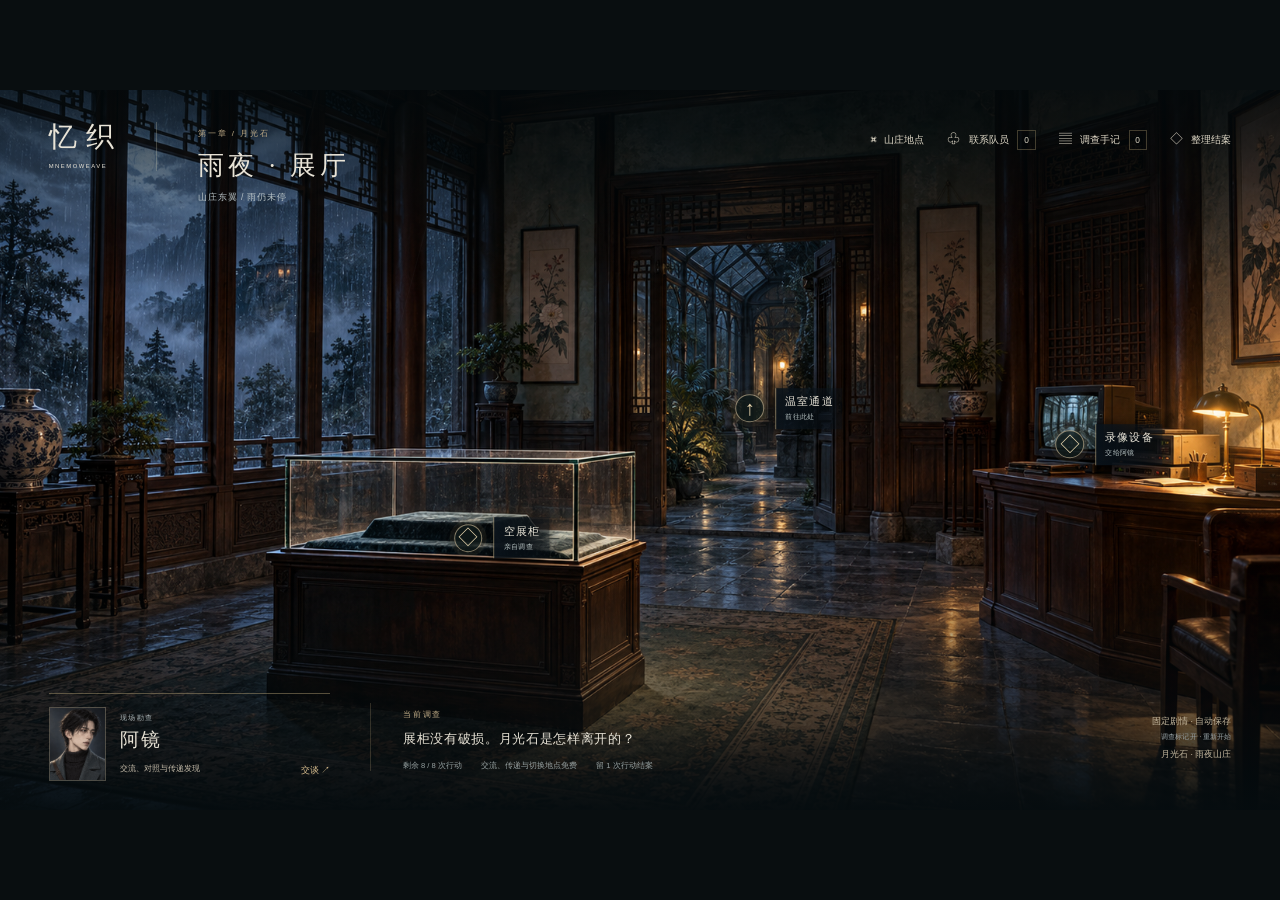
==== index.html @ 76ce4bb5 "Publish MnemoWeave 2D mystery demo v0.4.0" ====
<!doctype html>
<html lang="zh-CN">
<head>
  <meta charset="UTF-8">
  <meta name="viewport" content="width=device-width,initial-scale=1">
  <title>忆织 · 雨夜山庄</title>
  <link rel="icon" type="image/svg+xml" href="./assets/emblem.svg">
  <link rel="stylesheet" href="./room-2d.css">
</head>
<body>
  <main id="game" aria-label="雨夜山庄二维调查">
    <div class="room-art" aria-hidden="true"><img src="./assets/scenes/hall-2d-v1.png" alt=""><div class="window-rain"></div><div class="lamplight"></div></div>
    <div class="shade" aria-hidden="true"></div>
    <header>
      <a class="wordmark" href="./" aria-label="返回首页">忆织<span>MNEMOWEAVE</span></a>
      <div class="chapter"><span class="small">第一章 / 月光石</span><h1>雨夜 · 展厅</h1><p>21:00 &nbsp; 山庄东翼 &nbsp; / &nbsp; 雨仍未停</p></div>
      <nav aria-label="调查工具"><button id="map">⌘ <span>山庄地点</span></button><button id="team">♧ <span>联系队员</span><b id="pending-count">0</b></button><button id="journal">▤ <span>调查手记</span><b id="count">0</b></button><button id="conclude">◇ <span>整理结案</span></button></nav>
    </header>
    <section class="hotspots" aria-label="可调查的场景物件"></section>
    <footer>
      <button class="companion" id="talk"><img src="./assets/portraits/ajing-v1.png" alt="阿镜"><span><small>同行搭档</small><strong>阿镜</strong><em id="partner-state">还没有交换发现</em></span><b>交谈 ↗</b></button>
      <div class="objective"><span class="small">当前调查</span><p id="objective"></p><div class="steps"><span id="action-budget"></span><span>交流、传递与切换地点免费</span><span>留 1 次行动结案</span></div></div>
      <div class="edition"><span id="save-status">固定剧情 · 自动保存</span><small><button id="hints" aria-pressed="true">调查标记 开</button> · <button id="restart">重新开始</button></small><span>月光石 · 雨夜山庄</span></div>
    </footer>
    <div id="toast" role="status" aria-live="polite"></div>
    <dialog id="panel" aria-labelledby="panel-title"><button id="close" class="close" aria-label="关闭面板">×</button><div id="panel-body"></div></dialog>
    <noscript>请启用 JavaScript 后进行调查。</noscript>
  </main>
  <script type="module" src="./room-2d.mjs"></script>
</body>
</html>
---- room-2d.css ----
:root{color-scheme:dark;font-family:"Microsoft YaHei","PingFang SC",sans-serif;color:#e9e4d7;background:#090e10;font-synthesis:none}
*{box-sizing:border-box}body{margin:0;min-height:100svh;display:grid;place-items:center}button,a{-webkit-tap-highlight-color:transparent}button{font:inherit;color:inherit;cursor:pointer}a{color:inherit;text-decoration:none}button{border:0;background:none}button:focus-visible,a:focus-visible{outline:2px solid #dcc49b;outline-offset:6px}button:disabled{cursor:default;opacity:.5}
#game{position:relative;width:min(100vw,177.7778svh);aspect-ratio:16/9;overflow:hidden;isolation:isolate;container-type:inline-size;background:#182122}
.room-art,.shade{position:absolute;inset:0;pointer-events:none}.room-art{transition:transform 1.3s ease;transform:scale(1.015)}.room-art img{width:100%;height:100%;object-fit:cover}.shade{background:linear-gradient(180deg,rgba(3,10,13,.78),transparent 29%,transparent 65%,rgba(5,12,15,.97) 100%)}
.window-rain{position:absolute;left:0;top:0;width:36%;height:52%;opacity:.14;background:repeating-linear-gradient(105deg,transparent 0 36px,#cde5ec66 37px,transparent 38px 69px);mask-image:linear-gradient(180deg,black,transparent);animation:rain 3s linear infinite}.lamplight{position:absolute;right:-3%;top:30%;width:22%;height:32%;background:radial-gradient(ellipse,#e0a44833,transparent 65%);mix-blend-mode:screen;animation:glow 8s ease-in-out infinite}
header{position:absolute;left:3.8%;right:3.8%;top:4.5%;display:flex;align-items:flex-start;gap:3.2cqw}.wordmark{font-family:"SimSun",serif;font-size:2.2cqw;letter-spacing:.35em;line-height:1.1;padding-right:2.5cqw;border-right:1px solid #d6cfb742}.wordmark span{display:block;font: .46cqw/1.5 sans-serif;letter-spacing:.26em;margin-top:.7cqw}.small{font-size:.62cqw;letter-spacing:.23em;color:#c1ad88}.chapter h1{font:2cqw/1.35 "SimSun",serif;letter-spacing:.16em;margin:.65cqw 0}.chapter p{font-size:.67cqw;letter-spacing:.1em;color:#b9c4c7;margin:0}nav{margin-left:auto;display:flex;gap:1.8cqw;align-items:center}nav button{font-size:1cqw;padding:.65cqw 0;color:#ddd6c5}nav button span{font-size:.76cqw;margin-left:.4cqw}nav b{font: .65cqw/1 sans-serif;border:1px solid #9c8c6866;padding:.3cqw .45cqw;margin-left:.65cqw}
.hotspot{position:absolute;left:var(--x);top:var(--y);display:flex;align-items:center;gap:.9cqw;text-align:left;transform:translate(-1cqw,-1cqw);filter:drop-shadow(0 2px 8px #000)}.hotspot i{display:grid;place-items:center;font:1.6cqw/1 serif;width:2.2cqw;height:2.2cqw;border:1px solid #dfcaa392;border-radius:50%;background:#131e1db3;color:#ead7af;box-shadow:0 0 0 .35cqw #dec49212;transition:transform .3s,background .3s}.hotspot span{padding:.5cqw .7cqw;background:linear-gradient(90deg,#0a131be8,#0a131b60);font-size:.88cqw;letter-spacing:.1em;border-left:1px solid #d8c39880;transition:opacity .25s}.hotspot small{display:block;font-size:.58cqw;color:#b4bfbf;letter-spacing:.05em;margin-top:.25cqw}.hotspot:hover i,.hotspot:focus-visible i{transform:scale(1.15);background:#594c32}.hotspot.done i{color:#b2c7bf;border-color:#9cb9ac}.hide-hints .hotspot:not(:hover):not(:focus-visible) span{opacity:0}.hide-hints .hotspot:not(:hover):not(:focus-visible) i{opacity:.35}
footer{position:absolute;bottom:4%;left:3.8%;right:3.8%;display:flex;align-items:center;gap:3.1cqw}.companion{display:flex;align-items:center;gap:1.05cqw;text-align:left;min-width:22cqw;border-top:1px solid #a5936c80;padding:1cqw 0 0}.companion img{width:4.5cqw;height:5.8cqw;object-fit:cover;object-position:50% 20%;border:1px solid #b4a68b66;filter:saturate(.75)}.companion small{display:block;color:#a7b2b4;font-size:.58cqw;letter-spacing:.2em}.companion strong{display:block;font:1.45cqw/1.8 "SimSun",serif;letter-spacing:.15em}.companion em{font-size:.66cqw;font-style:normal;color:#c5bcaa}.companion b{font-size:.68cqw;font-weight:400;margin-left:auto;align-self:end;margin-bottom:.3cqw;color:#d6bc8d}.objective{border-left:1px solid #a5936c44;padding-left:2.5cqw;flex:1}.objective p{font:1.05cqw/1.8 "SimSun",serif;letter-spacing:.05em;margin:.4cqw 0 .8cqw}.steps{display:flex;gap:1.5cqw;font-size:.59cqw;color:#98a2a2}.steps .done{color:#d8bd87}.edition{text-align:right;font-size:.68cqw;line-height:2.1;color:#c2b69d}.edition small{display:block;font-size:.55cqw;color:#99a4a7}.edition a{font-size:.6cqw;border-bottom:1px solid #9e8c6455;padding-bottom:.25cqw}
#toast{position:absolute;left:50%;top:20%;transform:translate(-50%,-10px);background:#132126f0;border:1px solid #bca98377;padding:.7cqw 1.4cqw;font-size:.78cqw;opacity:0;transition:opacity .25s,transform .25s;pointer-events:none}#toast.visible{opacity:1;transform:translate(-50%,0)}
dialog{position:absolute;inset:0;margin:auto;background:#172123;color:#e8e3d6;border:1px solid #7f807063;padding:0;width:75cqw;max-width:90%;max-height:85%;box-shadow:0 2cqw 8cqw #0009;overflow:auto}dialog::backdrop{background:#04090b99;backdrop-filter:blur(4px)}dialog[open]{animation:enter .3s ease-out}.close{position:absolute;right:1cqw;top:.6cqw;font:2cqw/1 sans-serif;color:#c7bfad;z-index:2;padding:.4cqw;background:#172123a8}.panel-layout{display:grid;grid-template-columns:45% 55%;min-height:30cqw}.detail-art{background-image:url('./assets/scenes/hall-2d-v1.png');background-size:auto 170%;background-position:37% 79%;position:relative;min-height:30cqw}.detail-art.monitor{background-size:auto 210%;background-position:100% 50%}.detail-art::after{content:'现场特写';position:absolute;bottom:1.3cqw;left:1.5cqw;font-size:.65cqw;letter-spacing:.2em;color:#e7d8b9}.portrait-art{width:100%;height:100%;max-height:38cqw;object-fit:cover;object-position:50% 25%;mask-image:linear-gradient(90deg,black 80%,transparent)}.copy{padding:3.2cqw 3cqw;display:flex;flex-direction:column;justify-content:center}.copy h2,.journal h2{font:2cqw/1.4 "SimSun",serif;letter-spacing:.13em;margin:.8cqw 0 1.4cqw}.copy p{font-size:.9cqw;line-height:2.05;color:#c7cecb;margin:0 0 1.2cqw}.copy .muted{font-size:.72cqw;color:#92a4a6}.choices{display:flex;flex-wrap:wrap;gap:.65cqw;margin-top:1.3cqw}.choices button,.journal button{border:1px solid #b6a27b66;padding:.75cqw 1.15cqw;font-size:.77cqw;transition:background .2s}.choices button:hover,.journal button:hover{background:#38413a}.choices .primary{background:#c7b18b;color:#172023;border-color:#c7b18b}.choices .primary:hover{background:#dfcba6}.record{padding:1cqw 1.2cqw;background:#101a1b;border-left:2px solid #b09e77;margin:.2cqw 0 .6cqw}.record small{font-size:.65cqw;color:#b9a781}.record p{font-size:.8cqw;margin:.45cqw 0 0}.journal{padding:3cqw 4cqw;min-height:22cqw}.journal-grid{display:grid;grid-template-columns:1fr 1fr;gap:1.4cqw}.journal article{padding:1.6cqw;border:1px solid #a28f6544;background:#121d1f}.journal h3{font:1.2cqw "SimSun",serif;margin:.6cqw 0 1cqw}.journal p{font-size:.8cqw;line-height:2;color:#bcc6c6}.journal .source{font-size:.65cqw;color:#ae9e82}.empty{color:#a5b1b2;font-size:.85cqw}.journal-summary{margin-top:1.5cqw;border-top:1px solid #ad9d7f44;padding-top:1.4cqw}.dialogue .copy{padding-left:2cqw}
@keyframes enter{from{opacity:0;transform:translateY(15px)}to{opacity:1;transform:translateY(0)}}@keyframes rain{from{background-position:0 0}to{background-position:-69px 120px}}@keyframes glow{0%,100%{opacity:.65}50%{opacity:1}}
.location-grid{display:grid;grid-template-columns:repeat(5,minmax(0,1fr));gap:.8cqw;margin:1.8cqw 0}.journal .location-card{position:relative;padding:0;overflow:hidden;text-align:left;border:1px solid #67757070;background:#111a1c;min-height:19cqw;transition:transform .25s,border-color .25s}.location-card img{display:block;width:100%;height:12cqw;object-fit:cover;filter:saturate(.85);transition:filter .25s}.location-card span{display:block;padding:1.2cqw .8cqw}.location-card small{font-size:.55cqw;color:#9eafad;letter-spacing:.08em}.location-card strong{display:block;font:1.5cqw/1.8 "SimSun",serif;letter-spacing:.12em}.location-card em{font-size:.65cqw;font-style:normal;color:#b6b39e}.journal .location-card:hover{transform:translateY(-.3cqw);background:#1d292b;border-color:#cdb789}.location-card:hover img{filter:saturate(1)}.journal .location-card.current{border-color:#d3b985}.location-card.current strong{color:#e0c89e}
.team-grid{display:grid;grid-template-columns:repeat(3,minmax(0,1fr));gap:1.1cqw}.journal .team-card{padding:0;overflow:hidden;background:#111c1e;border:1px solid #7f8c6d66}.team-card>img{width:100%;height:13cqw;object-fit:cover;object-position:50% 22%}.team-card>div{padding:1cqw 1.2cqw}.team-card h3{font-size:1.45cqw}.team-card p{font-size:.7cqw}
.evidence-share{display:flex;flex-wrap:wrap;gap:.4cqw}.evidence-share button{padding:.55cqw .7cqw;font-size:.65cqw}.journal button.primary{background:#c7b18b;color:#172023;border-color:#c7b18b}.journal button.primary:hover{background:#dfcba6}.journal button:disabled{opacity:.45;cursor:not-allowed}.edition button{font:inherit;padding:0;color:inherit}.edition button:hover{color:#f0d39a}.steps .last-action{color:#ebbc80}.journal fieldset{margin:1.7cqw 0;border:1px solid #a28f6555;padding:1.3cqw}.journal legend{color:#c9b58f;font-size:.8cqw;padding:0 .65cqw}.answer-grid{display:grid;grid-template-columns:repeat(3,1fr);gap:1cqw;margin-top:1.5cqw}.answer-grid label{font-size:.8cqw;color:#ccc9b9}.answer-grid select{display:block;width:100%;margin-top:.7cqw;background:#0e181b;border:1px solid #a8956c88;color:#e0dfd3;padding:.85cqw;font:inherit;border-radius:0}.citation-grid{display:grid;grid-template-columns:1fr 1fr;gap:.8cqw}.citation{display:flex;align-items:center;gap:.65cqw;font-size:.85cqw;color:#cad0c9;cursor:pointer;padding:.35cqw}.citation input{accent-color:#b8a178;width:.95cqw;height:.95cqw}.truth-timeline{list-style:none;padding:0;margin:1.5cqw 0;border-left:1px solid #b5a07b66}.truth-timeline li{display:flex;gap:1.1cqw;padding:.5cqw 1cqw;font-size:.82cqw;line-height:1.7}.truth-timeline time{min-width:3.5cqw;color:#d1b98f}.ending-panel .result-line{color:#c1cdbd;font-size:.76cqw}.journal article+article{margin-top:0}.journal>article{padding:1cqw 0;border-bottom:1px solid #a28f6544}.portrait-art{align-self:start}.copy{padding-top:2.5cqw;padding-bottom:2.5cqw}.copy .record p{line-height:1.8}.copy .choices{margin-top:.8cqw}.room-art img{user-select:none}.journal .choices{margin-top:1.3cqw}
@media(prefers-reduced-motion:reduce){*,*::before,*::after{animation:none!important;transition:none!important}}
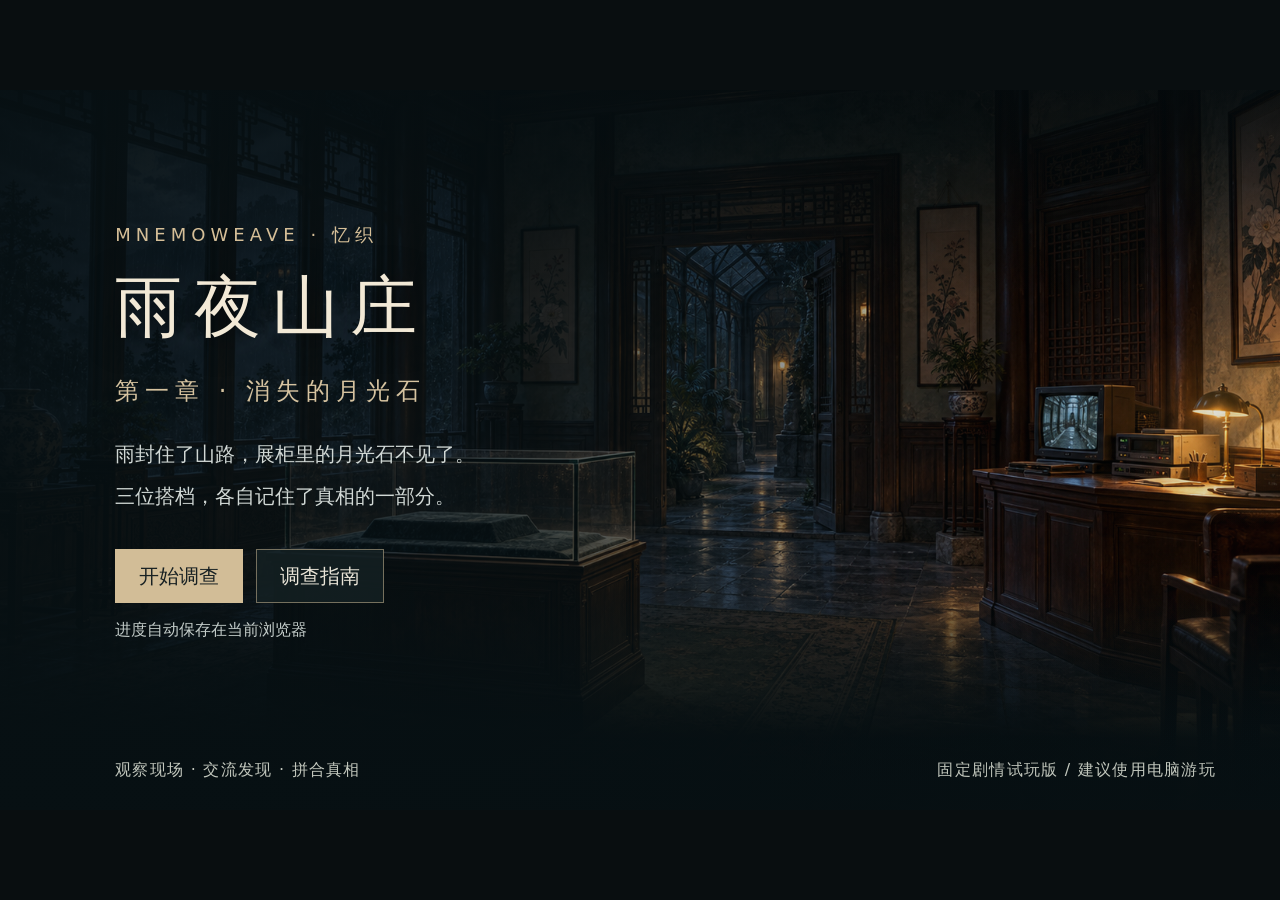
==== commit a95ecd17: "Add title menu, illustrated evidence and readable desktop typography" ====
--- a/index.html
+++ b/index.html
@@ -11,6 +11,11 @@
   <main id="game" aria-label="雨夜山庄二维调查">
     <div class="room-art" aria-hidden="true"><img src="./assets/scenes/hall-2d-v1.png" alt=""><div class="window-rain"></div><div class="lamplight"></div></div>
     <div class="shade" aria-hidden="true"></div>
+    <section id="title-screen" aria-labelledby="game-title">
+      <div class="title-copy"><p class="title-kicker">MNEMOWEAVE · 忆织</p><h1 id="game-title">雨夜山庄</h1><p class="title-chapter">第一章 · 消失的月光石</p><p class="title-intro">雨封住了山路，展柜里的月光石不见了。<br>三位搭档，各自记住了真相的一部分。</p><div class="title-actions"><button id="enter-game" class="primary" data-command="enter">开始调查</button><button id="menu-restart" data-command="restart" hidden>重新开始</button><button data-command="guide">调查指南</button></div><p id="resume-status" class="menu-note">进度自动保存在当前浏览器</p></div>
+      <div class="title-bottom"><span>观察现场 · 交流发现 · 拼合真相</span><span>固定剧情试玩版 / 建议使用电脑游玩</span></div>
+    </section>
+    <div id="play-ui" hidden>
     <header>
       <a class="wordmark" href="./" aria-label="返回首页">忆织<span>MNEMOWEAVE</span></a>
       <div class="chapter"><span class="small">第一章 / 月光石</span><h1>雨夜 · 展厅</h1><p>21:00 &nbsp; 山庄东翼 &nbsp; / &nbsp; 雨仍未停</p></div>
@@ -22,6 +27,7 @@
       <div class="objective"><span class="small">当前调查</span><p id="objective"></p><div class="steps"><span id="action-budget"></span><span>交流、传递与切换地点免费</span><span>留 1 次行动结案</span></div></div>
       <div class="edition"><span id="save-status">固定剧情 · 自动保存</span><small><button id="hints" aria-pressed="true">调查标记 开</button> · <button id="restart">重新开始</button></small><span>月光石 · 雨夜山庄</span></div>
     </footer>
+    </div>
     <div id="toast" role="status" aria-live="polite"></div>
     <dialog id="panel" aria-labelledby="panel-title"><button id="close" class="close" aria-label="关闭面板">×</button><div id="panel-body"></div></dialog>
     <noscript>请启用 JavaScript 后进行调查。</noscript>
--- a/room-2d.css
+++ b/room-2d.css
@@ -1,15 +1,20 @@
-:root{color-scheme:dark;font-family:"Microsoft YaHei","PingFang SC",sans-serif;color:#e9e4d7;background:#090e10;font-synthesis:none}
-*{box-sizing:border-box}body{margin:0;min-height:100svh;display:grid;place-items:center}button,a{-webkit-tap-highlight-color:transparent}button{font:inherit;color:inherit;cursor:pointer}a{color:inherit;text-decoration:none}button{border:0;background:none}button:focus-visible,a:focus-visible{outline:2px solid #dcc49b;outline-offset:6px}button:disabled{cursor:default;opacity:.5}
+:root{--text-meta:clamp(16px,.9375cqw,20px);--text-small:clamp(18px,1.0417cqw,22px);--text-body:clamp(20px,1.1459cqw,24px);--text-heading:clamp(26px,1.5625cqw,34px);color-scheme:dark;font-family:"Microsoft YaHei UI","Microsoft YaHei","PingFang SC",system-ui,sans-serif;color:#e9e4d7;background:#090e10;font-synthesis:none}
+*{box-sizing:border-box}body{margin:0;min-height:100svh;display:grid;place-items:center}button,a{-webkit-tap-highlight-color:transparent}button{font:inherit;color:inherit;cursor:pointer}a{color:inherit;text-decoration:none}button{border:0;background:none}button:focus-visible,a:focus-visible{outline:2px solid #dcc49b;outline-offset:6px}button:disabled{cursor:default;opacity:.65}
 #game{position:relative;width:min(100vw,177.7778svh);aspect-ratio:16/9;overflow:hidden;isolation:isolate;container-type:inline-size;background:#182122}
-.room-art,.shade{position:absolute;inset:0;pointer-events:none}.room-art{transition:transform 1.3s ease;transform:scale(1.015)}.room-art img{width:100%;height:100%;object-fit:cover}.shade{background:linear-gradient(180deg,rgba(3,10,13,.78),transparent 29%,transparent 65%,rgba(5,12,15,.97) 100%)}
+.room-art,.shade{position:absolute;inset:0;pointer-events:none}.room-art{transition:transform 1.3s ease;transform:scale(1.015)}.room-art img{width:100%;height:100%;object-fit:cover}.shade{background:linear-gradient(180deg,rgba(3,10,13,.78),transparent 29%,transparent 65%,rgba(5,12,15,.98) 90%)}
 .window-rain{position:absolute;left:0;top:0;width:36%;height:52%;opacity:.14;background:repeating-linear-gradient(105deg,transparent 0 36px,#cde5ec66 37px,transparent 38px 69px);mask-image:linear-gradient(180deg,black,transparent);animation:rain 3s linear infinite}.lamplight{position:absolute;right:-3%;top:30%;width:22%;height:32%;background:radial-gradient(ellipse,#e0a44833,transparent 65%);mix-blend-mode:screen;animation:glow 8s ease-in-out infinite}
-header{position:absolute;left:3.8%;right:3.8%;top:4.5%;display:flex;align-items:flex-start;gap:3.2cqw}.wordmark{font-family:"SimSun",serif;font-size:2.2cqw;letter-spacing:.35em;line-height:1.1;padding-right:2.5cqw;border-right:1px solid #d6cfb742}.wordmark span{display:block;font: .46cqw/1.5 sans-serif;letter-spacing:.26em;margin-top:.7cqw}.small{font-size:.62cqw;letter-spacing:.23em;color:#c1ad88}.chapter h1{font:2cqw/1.35 "SimSun",serif;letter-spacing:.16em;margin:.65cqw 0}.chapter p{font-size:.67cqw;letter-spacing:.1em;color:#b9c4c7;margin:0}nav{margin-left:auto;display:flex;gap:1.8cqw;align-items:center}nav button{font-size:1cqw;padding:.65cqw 0;color:#ddd6c5}nav button span{font-size:.76cqw;margin-left:.4cqw}nav b{font: .65cqw/1 sans-serif;border:1px solid #9c8c6866;padding:.3cqw .45cqw;margin-left:.65cqw}
-.hotspot{position:absolute;left:var(--x);top:var(--y);display:flex;align-items:center;gap:.9cqw;text-align:left;transform:translate(-1cqw,-1cqw);filter:drop-shadow(0 2px 8px #000)}.hotspot i{display:grid;place-items:center;font:1.6cqw/1 serif;width:2.2cqw;height:2.2cqw;border:1px solid #dfcaa392;border-radius:50%;background:#131e1db3;color:#ead7af;box-shadow:0 0 0 .35cqw #dec49212;transition:transform .3s,background .3s}.hotspot span{padding:.5cqw .7cqw;background:linear-gradient(90deg,#0a131be8,#0a131b60);font-size:.88cqw;letter-spacing:.1em;border-left:1px solid #d8c39880;transition:opacity .25s}.hotspot small{display:block;font-size:.58cqw;color:#b4bfbf;letter-spacing:.05em;margin-top:.25cqw}.hotspot:hover i,.hotspot:focus-visible i{transform:scale(1.15);background:#594c32}.hotspot.done i{color:#b2c7bf;border-color:#9cb9ac}.hide-hints .hotspot:not(:hover):not(:focus-visible) span{opacity:0}.hide-hints .hotspot:not(:hover):not(:focus-visible) i{opacity:.35}
-footer{position:absolute;bottom:4%;left:3.8%;right:3.8%;display:flex;align-items:center;gap:3.1cqw}.companion{display:flex;align-items:center;gap:1.05cqw;text-align:left;min-width:22cqw;border-top:1px solid #a5936c80;padding:1cqw 0 0}.companion img{width:4.5cqw;height:5.8cqw;object-fit:cover;object-position:50% 20%;border:1px solid #b4a68b66;filter:saturate(.75)}.companion small{display:block;color:#a7b2b4;font-size:.58cqw;letter-spacing:.2em}.companion strong{display:block;font:1.45cqw/1.8 "SimSun",serif;letter-spacing:.15em}.companion em{font-size:.66cqw;font-style:normal;color:#c5bcaa}.companion b{font-size:.68cqw;font-weight:400;margin-left:auto;align-self:end;margin-bottom:.3cqw;color:#d6bc8d}.objective{border-left:1px solid #a5936c44;padding-left:2.5cqw;flex:1}.objective p{font:1.05cqw/1.8 "SimSun",serif;letter-spacing:.05em;margin:.4cqw 0 .8cqw}.steps{display:flex;gap:1.5cqw;font-size:.59cqw;color:#98a2a2}.steps .done{color:#d8bd87}.edition{text-align:right;font-size:.68cqw;line-height:2.1;color:#c2b69d}.edition small{display:block;font-size:.55cqw;color:#99a4a7}.edition a{font-size:.6cqw;border-bottom:1px solid #9e8c6455;padding-bottom:.25cqw}
-#toast{position:absolute;left:50%;top:20%;transform:translate(-50%,-10px);background:#132126f0;border:1px solid #bca98377;padding:.7cqw 1.4cqw;font-size:.78cqw;opacity:0;transition:opacity .25s,transform .25s;pointer-events:none}#toast.visible{opacity:1;transform:translate(-50%,0)}
-dialog{position:absolute;inset:0;margin:auto;background:#172123;color:#e8e3d6;border:1px solid #7f807063;padding:0;width:75cqw;max-width:90%;max-height:85%;box-shadow:0 2cqw 8cqw #0009;overflow:auto}dialog::backdrop{background:#04090b99;backdrop-filter:blur(4px)}dialog[open]{animation:enter .3s ease-out}.close{position:absolute;right:1cqw;top:.6cqw;font:2cqw/1 sans-serif;color:#c7bfad;z-index:2;padding:.4cqw;background:#172123a8}.panel-layout{display:grid;grid-template-columns:45% 55%;min-height:30cqw}.detail-art{background-image:url('./assets/scenes/hall-2d-v1.png');background-size:auto 170%;background-position:37% 79%;position:relative;min-height:30cqw}.detail-art.monitor{background-size:auto 210%;background-position:100% 50%}.detail-art::after{content:'现场特写';position:absolute;bottom:1.3cqw;left:1.5cqw;font-size:.65cqw;letter-spacing:.2em;color:#e7d8b9}.portrait-art{width:100%;height:100%;max-height:38cqw;object-fit:cover;object-position:50% 25%;mask-image:linear-gradient(90deg,black 80%,transparent)}.copy{padding:3.2cqw 3cqw;display:flex;flex-direction:column;justify-content:center}.copy h2,.journal h2{font:2cqw/1.4 "SimSun",serif;letter-spacing:.13em;margin:.8cqw 0 1.4cqw}.copy p{font-size:.9cqw;line-height:2.05;color:#c7cecb;margin:0 0 1.2cqw}.copy .muted{font-size:.72cqw;color:#92a4a6}.choices{display:flex;flex-wrap:wrap;gap:.65cqw;margin-top:1.3cqw}.choices button,.journal button{border:1px solid #b6a27b66;padding:.75cqw 1.15cqw;font-size:.77cqw;transition:background .2s}.choices button:hover,.journal button:hover{background:#38413a}.choices .primary{background:#c7b18b;color:#172023;border-color:#c7b18b}.choices .primary:hover{background:#dfcba6}.record{padding:1cqw 1.2cqw;background:#101a1b;border-left:2px solid #b09e77;margin:.2cqw 0 .6cqw}.record small{font-size:.65cqw;color:#b9a781}.record p{font-size:.8cqw;margin:.45cqw 0 0}.journal{padding:3cqw 4cqw;min-height:22cqw}.journal-grid{display:grid;grid-template-columns:1fr 1fr;gap:1.4cqw}.journal article{padding:1.6cqw;border:1px solid #a28f6544;background:#121d1f}.journal h3{font:1.2cqw "SimSun",serif;margin:.6cqw 0 1cqw}.journal p{font-size:.8cqw;line-height:2;color:#bcc6c6}.journal .source{font-size:.65cqw;color:#ae9e82}.empty{color:#a5b1b2;font-size:.85cqw}.journal-summary{margin-top:1.5cqw;border-top:1px solid #ad9d7f44;padding-top:1.4cqw}.dialogue .copy{padding-left:2cqw}
+header{position:absolute;left:3.8%;right:3.8%;top:4.5%;display:flex;align-items:flex-start;gap:3.2cqw}.wordmark{font-family:"SimSun",serif;font-size:clamp(32px,2.2cqw,48px);letter-spacing:.35em;line-height:1.1;padding-right:2.5cqw;border-right:1px solid #d6cfb742}.wordmark span{display:block;font: var(--text-meta)/1.5 sans-serif;letter-spacing:.26em;margin-top:.7cqw}.small{font-size:var(--text-meta);letter-spacing:.23em;color:#c1ad88}.chapter h1{font:clamp(32px,2.0cqw,48px)/1.35 "SimSun",serif;letter-spacing:.16em;margin:.65cqw 0}.chapter p{font-size:var(--text-meta);letter-spacing:.1em;color:#b9c4c7;margin:0}nav{margin-left:auto;display:flex;gap:1.2cqw;align-items:center}nav button{font-size:var(--text-body);padding:.65cqw 0;color:#ddd6c5}nav button span{font-size:var(--text-small);margin-left:.4cqw}nav b{font: var(--text-meta)/1 sans-serif;border:1px solid #9c8c6866;padding:.3cqw .45cqw;margin-left:.65cqw}
+.hotspot{position:absolute;left:var(--x);top:var(--y);display:flex;align-items:center;gap:.9cqw;text-align:left;transform:translate(-1cqw,-1cqw);filter:drop-shadow(0 2px 8px #000)}.hotspot i{display:grid;place-items:center;font:var(--text-heading)/1 serif;width:2.2cqw;height:2.2cqw;border:1px solid #dfcaa392;border-radius:50%;background:#131e1db3;color:#ead7af;box-shadow:0 0 0 .35cqw #dec49212;transition:transform .3s,background .3s}.hotspot span{padding:.5cqw .7cqw;background:linear-gradient(90deg,#0a131be8,#0a131b60);font-size:var(--text-small);letter-spacing:.1em;border-left:1px solid #d8c39880;transition:opacity .25s}.hotspot small{display:block;font-size:var(--text-meta);color:#b4bfbf;letter-spacing:.05em;margin-top:.25cqw}.hotspot:hover i,.hotspot:focus-visible i{transform:scale(1.15);background:#594c32}.hotspot.done i{color:#b2c7bf;border-color:#9cb9ac}.hide-hints .hotspot:not(:hover):not(:focus-visible) span{opacity:0}.hide-hints .hotspot:not(:hover):not(:focus-visible) i{opacity:.35}
+footer{position:absolute;bottom:4%;left:3.8%;right:3.8%;display:flex;align-items:center;gap:3.1cqw}.companion{display:flex;align-items:center;gap:1.05cqw;text-align:left;min-width:22cqw;border-top:1px solid #a5936c80;padding:1cqw 0 0}.companion img{width:4.5cqw;height:5.8cqw;object-fit:cover;object-position:50% 20%;border:1px solid #b4a68b66;filter:saturate(.75)}.companion small{display:block;color:#a7b2b4;font-size:var(--text-meta);letter-spacing:.2em}.companion strong{display:block;font:var(--text-heading)/1.8 "SimSun",serif;letter-spacing:.15em}.companion em{font-size:var(--text-meta);font-style:normal;color:#c5bcaa}.companion b{font-size:var(--text-meta);font-weight:400;margin-left:auto;align-self:end;margin-bottom:.3cqw;color:#d6bc8d}.objective{border-left:1px solid #a5936c44;padding-left:2.5cqw;flex:1}.objective p{font:var(--text-body)/1.8 "SimSun",serif;letter-spacing:.05em;margin:.4cqw 0 .8cqw}.steps{display:flex;flex-wrap:wrap;gap:.3cqw 1cqw;font-size:var(--text-meta);color:#bdc6c5}.steps .done{color:#d8bd87}.edition{text-align:right;font-size:var(--text-meta);line-height:2.1;color:#c2b69d}.edition small{display:block;font-size:var(--text-meta);color:#bdc6c5}.edition a{font-size:var(--text-meta);border-bottom:1px solid #9e8c6455;padding-bottom:.25cqw}
+#toast{position:absolute;left:50%;top:20%;transform:translate(-50%,-10px);background:#132126f0;border:1px solid #bca98377;padding:.7cqw 1.4cqw;font-size:var(--text-small);opacity:0;transition:opacity .25s,transform .25s;pointer-events:none}#toast.visible{opacity:1;transform:translate(-50%,0)}
+dialog{position:absolute;inset:0;margin:auto;background:#172123;color:#e8e3d6;border:1px solid #7f807063;padding:0;width:75cqw;max-width:90%;max-height:85%;box-shadow:0 2cqw 8cqw #0009;overflow:auto}dialog::backdrop{background:#04090b99;backdrop-filter:blur(4px)}dialog[open]{animation:enter .3s ease-out}.close{position:absolute;right:1cqw;top:.6cqw;font:clamp(32px,2.0cqw,48px)/1 sans-serif;color:#c7bfad;z-index:2;padding:.4cqw;background:#172123a8}.panel-layout{display:grid;grid-template-columns:45% 55%;min-height:30cqw}.detail-art{background-image:url('./assets/scenes/hall-2d-v1.png');background-size:auto 170%;background-position:37% 79%;position:relative;min-height:30cqw}.detail-art.monitor{background-size:auto 210%;background-position:100% 50%}.detail-art::after{content:'现场特写';position:absolute;bottom:1.3cqw;left:1.5cqw;font-size:var(--text-meta);letter-spacing:.2em;color:#e7d8b9}.portrait-art{width:100%;height:100%;max-height:38cqw;object-fit:cover;object-position:50% 25%;mask-image:linear-gradient(90deg,black 80%,transparent)}.copy{padding:3.2cqw 3cqw;display:flex;flex-direction:column;justify-content:center}.copy h2,.journal h2{font:clamp(32px,2.0cqw,48px)/1.4 "SimSun",serif;letter-spacing:.13em;margin:.8cqw 0 1.4cqw}.copy p{font-size:var(--text-body);line-height:2.05;color:#c7cecb;margin:0 0 1.2cqw}.copy .muted{font-size:var(--text-small);color:#bcc9c8}.choices{display:flex;flex-wrap:wrap;gap:.65cqw;margin-top:1.3cqw}.choices button,.journal button{border:1px solid #b6a27b66;padding:.75cqw 1.15cqw;font-size:var(--text-small);transition:background .2s}.choices button:hover,.journal button:hover{background:#38413a}.choices .primary{background:#c7b18b;color:#172023;border-color:#c7b18b}.choices .primary:hover{background:#dfcba6}.record{padding:1cqw 1.2cqw;background:#101a1b;border-left:2px solid #b09e77;margin:.2cqw 0 .6cqw}.record small{font-size:var(--text-meta);color:#b9a781}.record p{font-size:var(--text-small);margin:.45cqw 0 0}.journal{padding:3cqw 4cqw;min-height:22cqw}.journal-grid{display:grid;grid-template-columns:1fr 1fr;gap:1.4cqw}.journal article{padding:1.6cqw;border:1px solid #a28f6544;background:#121d1f}.journal h3{font:var(--text-body) "Microsoft YaHei",sans-serif;margin:.6cqw 0 1cqw}.journal p{font-size:var(--text-small);line-height:2;color:#bcc6c6}.journal .source{font-size:var(--text-meta);color:#ae9e82}.empty{color:#a5b1b2;font-size:var(--text-small)}.journal-summary{margin-top:1.5cqw;border-top:1px solid #ad9d7f44;padding-top:1.4cqw}.dialogue{grid-template-columns:22% 78%;min-height:24cqw}.dialogue .portrait-art{height:19cqw;object-position:50% 20%;margin-top:3cqw}.dialogue .copy{padding-left:2cqw}
 @keyframes enter{from{opacity:0;transform:translateY(15px)}to{opacity:1;transform:translateY(0)}}@keyframes rain{from{background-position:0 0}to{background-position:-69px 120px}}@keyframes glow{0%,100%{opacity:.65}50%{opacity:1}}
-.location-grid{display:grid;grid-template-columns:repeat(5,minmax(0,1fr));gap:.8cqw;margin:1.8cqw 0}.journal .location-card{position:relative;padding:0;overflow:hidden;text-align:left;border:1px solid #67757070;background:#111a1c;min-height:19cqw;transition:transform .25s,border-color .25s}.location-card img{display:block;width:100%;height:12cqw;object-fit:cover;filter:saturate(.85);transition:filter .25s}.location-card span{display:block;padding:1.2cqw .8cqw}.location-card small{font-size:.55cqw;color:#9eafad;letter-spacing:.08em}.location-card strong{display:block;font:1.5cqw/1.8 "SimSun",serif;letter-spacing:.12em}.location-card em{font-size:.65cqw;font-style:normal;color:#b6b39e}.journal .location-card:hover{transform:translateY(-.3cqw);background:#1d292b;border-color:#cdb789}.location-card:hover img{filter:saturate(1)}.journal .location-card.current{border-color:#d3b985}.location-card.current strong{color:#e0c89e}
-.team-grid{display:grid;grid-template-columns:repeat(3,minmax(0,1fr));gap:1.1cqw}.journal .team-card{padding:0;overflow:hidden;background:#111c1e;border:1px solid #7f8c6d66}.team-card>img{width:100%;height:13cqw;object-fit:cover;object-position:50% 22%}.team-card>div{padding:1cqw 1.2cqw}.team-card h3{font-size:1.45cqw}.team-card p{font-size:.7cqw}
-.evidence-share{display:flex;flex-wrap:wrap;gap:.4cqw}.evidence-share button{padding:.55cqw .7cqw;font-size:.65cqw}.journal button.primary{background:#c7b18b;color:#172023;border-color:#c7b18b}.journal button.primary:hover{background:#dfcba6}.journal button:disabled{opacity:.45;cursor:not-allowed}.edition button{font:inherit;padding:0;color:inherit}.edition button:hover{color:#f0d39a}.steps .last-action{color:#ebbc80}.journal fieldset{margin:1.7cqw 0;border:1px solid #a28f6555;padding:1.3cqw}.journal legend{color:#c9b58f;font-size:.8cqw;padding:0 .65cqw}.answer-grid{display:grid;grid-template-columns:repeat(3,1fr);gap:1cqw;margin-top:1.5cqw}.answer-grid label{font-size:.8cqw;color:#ccc9b9}.answer-grid select{display:block;width:100%;margin-top:.7cqw;background:#0e181b;border:1px solid #a8956c88;color:#e0dfd3;padding:.85cqw;font:inherit;border-radius:0}.citation-grid{display:grid;grid-template-columns:1fr 1fr;gap:.8cqw}.citation{display:flex;align-items:center;gap:.65cqw;font-size:.85cqw;color:#cad0c9;cursor:pointer;padding:.35cqw}.citation input{accent-color:#b8a178;width:.95cqw;height:.95cqw}.truth-timeline{list-style:none;padding:0;margin:1.5cqw 0;border-left:1px solid #b5a07b66}.truth-timeline li{display:flex;gap:1.1cqw;padding:.5cqw 1cqw;font-size:.82cqw;line-height:1.7}.truth-timeline time{min-width:3.5cqw;color:#d1b98f}.ending-panel .result-line{color:#c1cdbd;font-size:.76cqw}.journal article+article{margin-top:0}.journal>article{padding:1cqw 0;border-bottom:1px solid #a28f6544}.portrait-art{align-self:start}.copy{padding-top:2.5cqw;padding-bottom:2.5cqw}.copy .record p{line-height:1.8}.copy .choices{margin-top:.8cqw}.room-art img{user-select:none}.journal .choices{margin-top:1.3cqw}
+.location-grid{display:grid;grid-template-columns:repeat(5,minmax(0,1fr));gap:.8cqw;margin:1.8cqw 0}.journal .location-card{position:relative;padding:0;overflow:hidden;text-align:left;border:1px solid #67757070;background:#111a1c;min-height:19cqw;transition:transform .25s,border-color .25s}.location-card img{display:block;width:100%;height:12cqw;object-fit:cover;filter:saturate(.85);transition:filter .25s}.location-card span{display:block;padding:1.2cqw .8cqw}.location-card small{font-size:var(--text-meta);color:#c0cbc7;letter-spacing:.08em}.location-card strong{display:block;font:var(--text-heading)/1.8 "SimSun",serif;letter-spacing:.12em}.location-card em{font-size:var(--text-meta);font-style:normal;color:#b6b39e}.journal .location-card:hover{transform:translateY(-.3cqw);background:#1d292b;border-color:#cdb789}.location-card:hover img{filter:saturate(1)}.journal .location-card.current{border-color:#d3b985}.location-card.current strong{color:#e0c89e}
+.team-grid{display:grid;grid-template-columns:repeat(3,minmax(0,1fr));gap:1.1cqw}.journal .team-card{padding:0;overflow:hidden;background:#111c1e;border:1px solid #7f8c6d66}.team-card>img{width:100%;height:13cqw;object-fit:cover;object-position:50% 22%}.team-card>div{padding:1cqw 1.2cqw}.team-card h3{font-size:var(--text-heading)}.team-card p{font-size:var(--text-meta)}
+.evidence-share{display:flex;flex-wrap:wrap;gap:.4cqw}.evidence-share button{padding:.55cqw .7cqw;font-size:var(--text-meta)}.journal button.primary{background:#c7b18b;color:#172023;border-color:#c7b18b}.journal button.primary:hover{background:#dfcba6}.journal button:disabled{opacity:.65;cursor:not-allowed}.edition button{font:inherit;padding:0;color:inherit}.edition button:hover{color:#f0d39a}.steps .last-action{color:#ebbc80}.journal fieldset{margin:1.7cqw 0;border:1px solid #a28f6555;padding:1.3cqw}.journal legend{color:#c9b58f;font-size:var(--text-small);padding:0 .65cqw}.answer-grid{display:grid;grid-template-columns:repeat(3,1fr);gap:1cqw;margin-top:1.5cqw}.answer-grid label{font-size:var(--text-small);color:#ccc9b9}.answer-grid select{display:block;width:100%;margin-top:.7cqw;background:#0e181b;border:1px solid #a8956c88;color:#e0dfd3;padding:.85cqw;font:inherit;border-radius:0}.citation-grid{display:grid;grid-template-columns:1fr 1fr;gap:.8cqw}.citation{display:flex;align-items:center;gap:.65cqw;font-size:var(--text-small);color:#cad0c9;cursor:pointer;padding:.35cqw}.citation input{accent-color:#b8a178;width:22px;height:22px}.truth-timeline{list-style:none;padding:0;margin:1.5cqw 0;border-left:1px solid #b5a07b66}.truth-timeline li{display:flex;gap:1.1cqw;padding:.5cqw 1cqw;font-size:var(--text-small);line-height:1.7}.truth-timeline time{min-width:3.5cqw;color:#d1b98f}.ending-panel .result-line{color:#c1cdbd;font-size:var(--text-small)}.journal article+article{margin-top:0}.journal>article{padding:1cqw 0;border-bottom:1px solid #a28f6544}.portrait-art{align-self:start}.copy{padding-top:2.5cqw;padding-bottom:2.5cqw}.copy .record p{line-height:1.8}.copy .choices{margin-top:.8cqw}.room-art img{user-select:none}.journal .choices{margin-top:1.3cqw}
 @media(prefers-reduced-motion:reduce){*,*::before,*::after{animation:none!important;transition:none!important}}
+[hidden]{display:none!important}
+.full-record{margin-top:.6cqw}.full-record summary{font-size:var(--text-small);color:#d4c09c;cursor:pointer;padding:.6cqw 0}.full-record summary:focus-visible{outline:2px solid #dcc49b;outline-offset:4px}.full-record[open] .report-records{margin-top:.6cqw}
+#title-screen{position:absolute;inset:0;background:linear-gradient(90deg,#071013ed 0%,#071013b8 43%,#07101322 80%),linear-gradient(0deg,#071013d9,transparent 30%);display:flex;align-items:center}
+.title-copy{margin-left:9%;max-width:60%;padding-bottom:3cqw}.title-kicker{font-size:var(--text-small);letter-spacing:.28em;color:#d6bf98}.title-copy h1{font:clamp(64px,5.2cqw,112px)/1.3 "SimSun",serif;letter-spacing:.17em;margin:1.3cqw 0;color:#f2e9d6;text-shadow:0 4px 32px #0009}.title-chapter{font-size:clamp(24px,1.6cqw,36px);letter-spacing:.25em;color:#d6c3a0}.title-intro{font-size:var(--text-body);line-height:2.1;color:#d1d8d5;margin:2cqw 0}.title-actions{display:flex;gap:1cqw;margin-top:2.5cqw}.title-actions button{padding:1cqw 1.8cqw;border:1px solid #b8a78899;background:#142124cc;font-size:var(--text-body)}.title-actions .primary{background:#d2bd97;color:#182123;border-color:#d2bd97}.title-actions button:hover{box-shadow:0 0 0 2px #d6bf9877}.menu-note{font-size:var(--text-meta);color:#c3ccc9;margin-top:1.3cqw}.title-bottom{position:absolute;bottom:4%;left:9%;right:5%;display:flex;justify-content:space-between;font-size:var(--text-meta);color:#c2c7bd;letter-spacing:.08em}
+.report-panel{padding:2.2cqw 3cqw}.report-panel h2{margin:.5cqw 0 1.2cqw}.material-documents{display:grid;grid-template-columns:repeat(2,minmax(0,1fr));gap:1.4cqw;align-items:stretch}.material-documents.single{grid-template-columns:minmax(0,1fr);max-width:52cqw;margin-inline:auto}.material{margin:0;min-width:0;padding:1.2cqw 1.5cqw;border:1px solid #a9aa8b66}.material figcaption{font-size:var(--text-body);font-weight:600;display:flex;flex-wrap:wrap;justify-content:space-between;gap:.5cqw;border-bottom:1px solid currentColor;padding-bottom:.7cqw;margin-bottom:.8cqw}.material figcaption span{font-size:var(--text-meta);font-weight:400;align-self:center}.paper-material{color:#2a332e;background:repeating-linear-gradient(0deg,transparent 0,transparent 37px,#49564b16 38px,#49564b16 39px),#ded4b8;box-shadow:inset 0 0 28px #79664622}.document-time{font-size:clamp(32px,2.5cqw,52px);font-variant-numeric:tabular-nums;letter-spacing:.04em}.material dl{margin:.4cqw 0}.material dl>div{display:grid;grid-template-columns:minmax(8em,35%) 1fr;gap:.8cqw;padding:.35cqw 0;font-size:var(--text-small);line-height:1.65}.material dt{color:#485247}.material dd{margin:0;font-weight:600}.paper-note{display:block;font-size:var(--text-meta);color:#51594b;margin-top:.9cqw}.document-stamp{display:inline-block;color:#80463a;border:2px solid currentColor;padding:.3cqw .8cqw;margin:.7cqw 0;font-size:var(--text-body);letter-spacing:.15em;transform:rotate(-3deg)}.pending-stamp{color:#665733;transform:none;font-size:var(--text-small)}.paper-material blockquote{margin:1.2cqw 0;font-size:var(--text-body);line-height:1.8}.journal .document-caution{color:#414d42;font-size:var(--text-small)}.visual-material{background:#243737;color:#d3dfd7}.camera-frame{background:repeating-linear-gradient(0deg,#93b7a30b 0 2px,#15242644 3px 5px),#1a2c2d;border:1px solid #93ac9666;padding:.7cqw}.camera-clock{display:flex;justify-content:space-between;gap:1cqw;font-size:var(--text-small);font-variant-numeric:tabular-nums}.camera-clock span{font-size:var(--text-meta);color:#c3d0c8}.camera-frame svg,.recovery-frame svg{width:100%;height:10cqw;display:block}.camera-caption{display:flex;justify-content:space-between;gap:1cqw;font-size:var(--text-small);line-height:1.7}.journal .visual-note{font-size:var(--text-meta);line-height:1.7;color:#c2d1c9;margin:.6cqw 0 0}.recovery-frame{background:radial-gradient(ellipse,#54756c44,transparent 70%),#142628;padding:.7cqw}.recovery-frame svg{height:12cqw}.report-speaker{display:flex;align-items:flex-start;gap:1cqw;margin:1.3cqw 0}.report-speaker img{width:4cqw;height:5cqw;object-fit:cover;object-position:50% 20%;border:1px solid #a6936e66}.report-speaker p{font-size:var(--text-body);line-height:1.85;margin:.4cqw 0 0;color:#e0e4da}.report-records{display:grid;grid-template-columns:repeat(2,minmax(0,1fr));gap:1cqw}.report-records>.record:only-child{grid-column:1/-1}.report-panel .record p{font-size:var(--text-small);line-height:1.8;margin:.4cqw 0}.report-panel .choices{margin-top:1cqw}.source{line-height:1.8}.objective p{font-family:inherit}.journal p,.copy p{color:#d0d7d2}.hotspot small{color:#c9d2cf}.companion small,.companion em{color:#c9d2cf}.location-card strong{font-family:inherit}.team-card p{font-size:var(--text-small)}
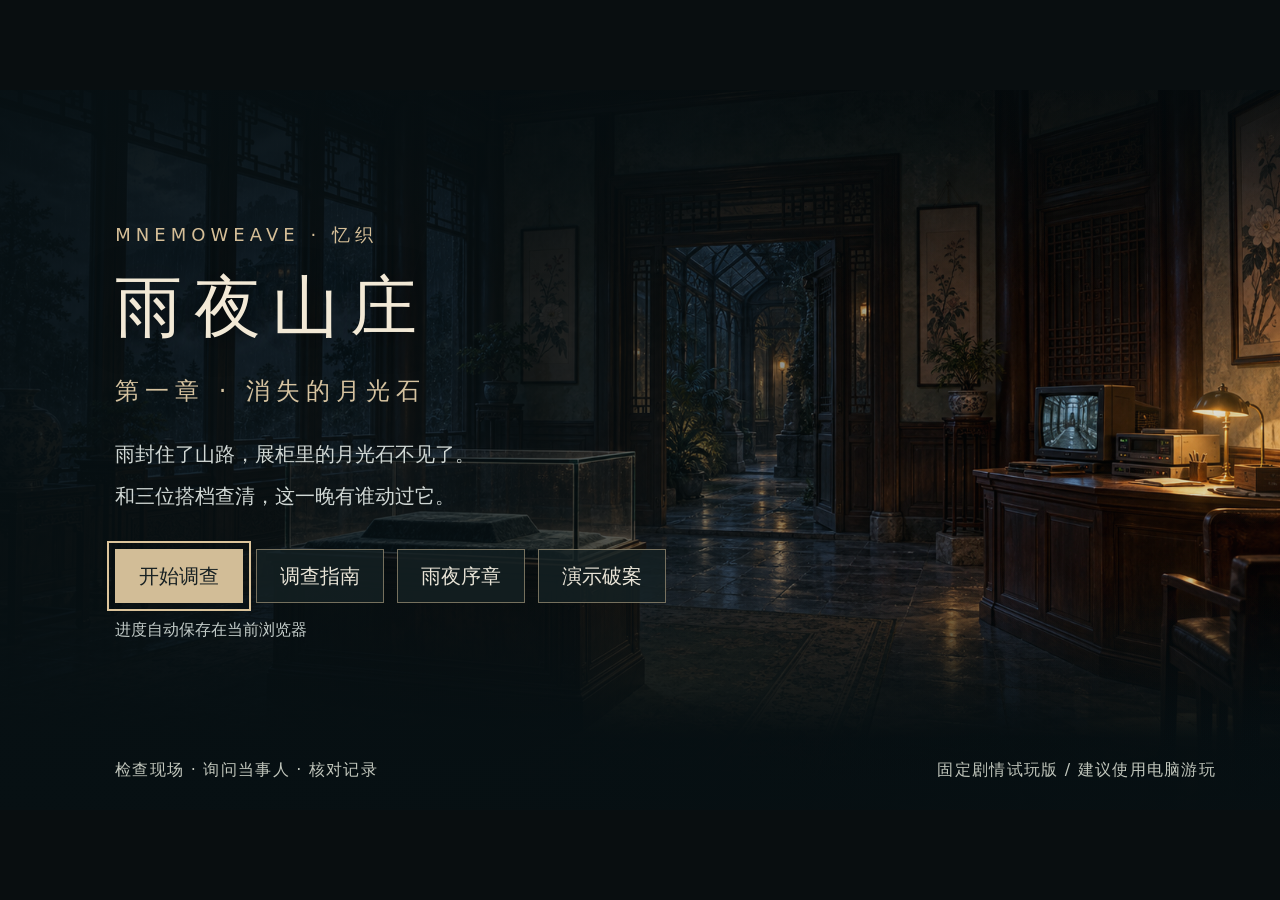
==== commit 0201b568: "Build team-led resolution and illustrated story ending" ====
--- a/index.html
+++ b/index.html
@@ -6,26 +6,28 @@
   <title>忆织 · 雨夜山庄</title>
   <link rel="icon" type="image/svg+xml" href="./assets/emblem.svg">
   <link rel="stylesheet" href="./room-2d.css">
+  <link rel="stylesheet" href="./dialogue.css">
+  <link rel="stylesheet" href="./recap.css">
 </head>
 <body>
   <main id="game" aria-label="雨夜山庄二维调查">
     <div class="room-art" aria-hidden="true"><img src="./assets/scenes/hall-2d-v1.png" alt=""><div class="window-rain"></div><div class="lamplight"></div></div>
     <div class="shade" aria-hidden="true"></div>
     <section id="title-screen" aria-labelledby="game-title">
-      <div class="title-copy"><p class="title-kicker">MNEMOWEAVE · 忆织</p><h1 id="game-title">雨夜山庄</h1><p class="title-chapter">第一章 · 消失的月光石</p><p class="title-intro">雨封住了山路，展柜里的月光石不见了。<br>三位搭档，各自记住了真相的一部分。</p><div class="title-actions"><button id="enter-game" class="primary" data-command="enter">开始调查</button><button id="menu-restart" data-command="restart" hidden>重新开始</button><button data-command="guide">调查指南</button></div><p id="resume-status" class="menu-note">进度自动保存在当前浏览器</p></div>
-      <div class="title-bottom"><span>观察现场 · 交流发现 · 拼合真相</span><span>固定剧情试玩版 / 建议使用电脑游玩</span></div>
+      <div class="title-copy"><p class="title-kicker">MNEMOWEAVE · 忆织</p><h1 id="game-title">雨夜山庄</h1><p class="title-chapter">第一章 · 消失的月光石</p><p class="title-intro">雨封住了山路，展柜里的月光石不见了。<br>和三位搭档查清，这一晚有谁动过它。</p><div class="title-actions"><button id="enter-game" class="primary" data-command="enter">开始调查</button><button id="menu-restart" data-command="restart" hidden>重新开始</button><button data-command="guide">调查指南</button><button data-command="opening">雨夜序章</button><button data-command="toggleDemo" title="从材料齐备的小队讨论开始，听完后由你选择人选">演示破案</button></div><p id="resume-status" class="menu-note">进度自动保存在当前浏览器</p></div>
+      <div class="title-bottom"><span>检查现场 · 询问当事人 · 核对记录</span><span>固定剧情试玩版 / 建议使用电脑游玩</span></div>
     </section>
     <div id="play-ui" hidden>
     <header>
       <a class="wordmark" href="./" aria-label="返回首页">忆织<span>MNEMOWEAVE</span></a>
       <div class="chapter"><span class="small">第一章 / 月光石</span><h1>雨夜 · 展厅</h1><p>21:00 &nbsp; 山庄东翼 &nbsp; / &nbsp; 雨仍未停</p></div>
-      <nav aria-label="调查工具"><button id="map">⌘ <span>山庄地点</span></button><button id="team">♧ <span>联系队员</span><b id="pending-count">0</b></button><button id="journal">▤ <span>调查手记</span><b id="count">0</b></button><button id="conclude">◇ <span>整理结案</span></button></nav>
+      <nav aria-label="调查工具"><button id="map">⌘ <span>山庄地点</span></button><button id="team">♧ <span>联系队员</span><b id="pending-count">0</b></button><button id="journal">▤ <span>调查手记</span><b id="count">0</b></button><button id="conclude">◇ <span>召集讨论</span></button></nav>
     </header>
     <section class="hotspots" aria-label="可调查的场景物件"></section>
     <footer>
-      <button class="companion" id="talk"><img src="./assets/portraits/ajing-v1.png" alt="阿镜"><span><small>同行搭档</small><strong>阿镜</strong><em id="partner-state">还没有交换发现</em></span><b>交谈 ↗</b></button>
-      <div class="objective"><span class="small">当前调查</span><p id="objective"></p><div class="steps"><span id="action-budget"></span><span>交流、传递与切换地点免费</span><span>留 1 次行动结案</span></div></div>
-      <div class="edition"><span id="save-status">固定剧情 · 自动保存</span><small><button id="hints" aria-pressed="true">调查标记 开</button> · <button id="restart">重新开始</button></small><span>月光石 · 雨夜山庄</span></div>
+      <button class="companion" id="talk"><span class="avatar-frame"><img src="./assets/portraits/ajing-painted-v7.png" alt="阿镜"></span><span><small>同行搭档</small><strong>阿镜</strong><em id="partner-state">还没有交换发现</em></span><b>交谈 ↗</b></button>
+      <div class="objective"><button class="small story-stage" id="story-stage" data-command="progress">案情进展 · 梳理下一步</button><p id="objective"></p><div class="steps"><span id="action-budget"></span><span>交流、传递与切换地点免费</span><span>留 1 次行动结案</span></div></div>
+      <div class="edition"><span id="save-status">固定剧情 · 自动保存</span><small><button id="hints" aria-pressed="true">调查标记 开</button> · <button id="restart">重新开始</button></small><button id="demo-action" data-command="toggleDemo" title="演示小队讨论，可随时退出返回原进度">演示破案</button></div>
     </footer>
     </div>
     <div id="toast" role="status" aria-live="polite"></div>
--- a/room-2d.css
+++ b/room-2d.css
@@ -1,19 +1,22 @@
 :root{--text-meta:clamp(16px,.9375cqw,20px);--text-small:clamp(18px,1.0417cqw,22px);--text-body:clamp(20px,1.1459cqw,24px);--text-heading:clamp(26px,1.5625cqw,34px);color-scheme:dark;font-family:"Microsoft YaHei UI","Microsoft YaHei","PingFang SC",system-ui,sans-serif;color:#e9e4d7;background:#090e10;font-synthesis:none}
+.narrative-opening{display:grid;grid-template-columns:42% 58%;min-height:30cqw}.narrative-opening .opening-art{height:100%;min-height:30cqw;object-position:50% 50%}.narrative-opening .opening-copy{padding:2.6cqw}.narrative-opening .story-question{border-top:1px solid #bda77a66;padding-top:1cqw;color:#e7cd9d}.story-stage{padding:0 0 .25cqw;text-align:left;border-bottom:1px solid #c8aa7577}.player-question{border-left:2px solid #b99d6c;padding-left:1cqw}.copy .stage-direction{color:#aebdb8;font-size:var(--text-small)}
 *{box-sizing:border-box}body{margin:0;min-height:100svh;display:grid;place-items:center}button,a{-webkit-tap-highlight-color:transparent}button{font:inherit;color:inherit;cursor:pointer}a{color:inherit;text-decoration:none}button{border:0;background:none}button:focus-visible,a:focus-visible{outline:2px solid #dcc49b;outline-offset:6px}button:disabled{cursor:default;opacity:.65}
 #game{position:relative;width:min(100vw,177.7778svh);aspect-ratio:16/9;overflow:hidden;isolation:isolate;container-type:inline-size;background:#182122}
 .room-art,.shade{position:absolute;inset:0;pointer-events:none}.room-art{transition:transform 1.3s ease;transform:scale(1.015)}.room-art img{width:100%;height:100%;object-fit:cover}.shade{background:linear-gradient(180deg,rgba(3,10,13,.78),transparent 29%,transparent 65%,rgba(5,12,15,.98) 90%)}
 .window-rain{position:absolute;left:0;top:0;width:36%;height:52%;opacity:.14;background:repeating-linear-gradient(105deg,transparent 0 36px,#cde5ec66 37px,transparent 38px 69px);mask-image:linear-gradient(180deg,black,transparent);animation:rain 3s linear infinite}.lamplight{position:absolute;right:-3%;top:30%;width:22%;height:32%;background:radial-gradient(ellipse,#e0a44833,transparent 65%);mix-blend-mode:screen;animation:glow 8s ease-in-out infinite}
-header{position:absolute;left:3.8%;right:3.8%;top:4.5%;display:flex;align-items:flex-start;gap:3.2cqw}.wordmark{font-family:"SimSun",serif;font-size:clamp(32px,2.2cqw,48px);letter-spacing:.35em;line-height:1.1;padding-right:2.5cqw;border-right:1px solid #d6cfb742}.wordmark span{display:block;font: var(--text-meta)/1.5 sans-serif;letter-spacing:.26em;margin-top:.7cqw}.small{font-size:var(--text-meta);letter-spacing:.23em;color:#c1ad88}.chapter h1{font:clamp(32px,2.0cqw,48px)/1.35 "SimSun",serif;letter-spacing:.16em;margin:.65cqw 0}.chapter p{font-size:var(--text-meta);letter-spacing:.1em;color:#b9c4c7;margin:0}nav{margin-left:auto;display:flex;gap:1.2cqw;align-items:center}nav button{font-size:var(--text-body);padding:.65cqw 0;color:#ddd6c5}nav button span{font-size:var(--text-small);margin-left:.4cqw}nav b{font: var(--text-meta)/1 sans-serif;border:1px solid #9c8c6866;padding:.3cqw .45cqw;margin-left:.65cqw}
+ #play-ui>header{position:absolute;left:3.8%;right:3.8%;top:4.5%;display:flex;align-items:flex-start;gap:3.2cqw}.wordmark{font-family:"SimSun",serif;font-size:clamp(32px,2.2cqw,48px);letter-spacing:.35em;line-height:1.1;padding-right:2.5cqw;border-right:1px solid #d6cfb742}.wordmark span{display:block;font: var(--text-meta)/1.5 sans-serif;letter-spacing:.26em;margin-top:.7cqw}.small{font-size:var(--text-meta);letter-spacing:.23em;color:#c1ad88}.chapter h1{font:clamp(32px,2.0cqw,48px)/1.35 "SimSun",serif;letter-spacing:.16em;margin:.65cqw 0}.chapter p{font-size:var(--text-meta);letter-spacing:.1em;color:#b9c4c7;margin:0}nav{margin-left:auto;display:flex;gap:1.2cqw;align-items:center}nav button{font-size:var(--text-body);padding:.65cqw 0;color:#ddd6c5}nav button span{font-size:var(--text-small);margin-left:.4cqw}nav b{font: var(--text-meta)/1 sans-serif;border:1px solid #9c8c6866;padding:.3cqw .45cqw;margin-left:.65cqw}
 .hotspot{position:absolute;left:var(--x);top:var(--y);display:flex;align-items:center;gap:.9cqw;text-align:left;transform:translate(-1cqw,-1cqw);filter:drop-shadow(0 2px 8px #000)}.hotspot i{display:grid;place-items:center;font:var(--text-heading)/1 serif;width:2.2cqw;height:2.2cqw;border:1px solid #dfcaa392;border-radius:50%;background:#131e1db3;color:#ead7af;box-shadow:0 0 0 .35cqw #dec49212;transition:transform .3s,background .3s}.hotspot span{padding:.5cqw .7cqw;background:linear-gradient(90deg,#0a131be8,#0a131b60);font-size:var(--text-small);letter-spacing:.1em;border-left:1px solid #d8c39880;transition:opacity .25s}.hotspot small{display:block;font-size:var(--text-meta);color:#b4bfbf;letter-spacing:.05em;margin-top:.25cqw}.hotspot:hover i,.hotspot:focus-visible i{transform:scale(1.15);background:#594c32}.hotspot.done i{color:#b2c7bf;border-color:#9cb9ac}.hide-hints .hotspot:not(:hover):not(:focus-visible) span{opacity:0}.hide-hints .hotspot:not(:hover):not(:focus-visible) i{opacity:.35}
-footer{position:absolute;bottom:4%;left:3.8%;right:3.8%;display:flex;align-items:center;gap:3.1cqw}.companion{display:flex;align-items:center;gap:1.05cqw;text-align:left;min-width:22cqw;border-top:1px solid #a5936c80;padding:1cqw 0 0}.companion img{width:4.5cqw;height:5.8cqw;object-fit:cover;object-position:50% 20%;border:1px solid #b4a68b66;filter:saturate(.75)}.companion small{display:block;color:#a7b2b4;font-size:var(--text-meta);letter-spacing:.2em}.companion strong{display:block;font:var(--text-heading)/1.8 "SimSun",serif;letter-spacing:.15em}.companion em{font-size:var(--text-meta);font-style:normal;color:#c5bcaa}.companion b{font-size:var(--text-meta);font-weight:400;margin-left:auto;align-self:end;margin-bottom:.3cqw;color:#d6bc8d}.objective{border-left:1px solid #a5936c44;padding-left:2.5cqw;flex:1}.objective p{font:var(--text-body)/1.8 "SimSun",serif;letter-spacing:.05em;margin:.4cqw 0 .8cqw}.steps{display:flex;flex-wrap:wrap;gap:.3cqw 1cqw;font-size:var(--text-meta);color:#bdc6c5}.steps .done{color:#d8bd87}.edition{text-align:right;font-size:var(--text-meta);line-height:2.1;color:#c2b69d}.edition small{display:block;font-size:var(--text-meta);color:#bdc6c5}.edition a{font-size:var(--text-meta);border-bottom:1px solid #9e8c6455;padding-bottom:.25cqw}
+#play-ui>footer{position:absolute;bottom:4%;left:3.8%;right:3.8%;display:flex;align-items:center;gap:3.1cqw}.companion{display:flex;align-items:center;gap:1.05cqw;text-align:left;min-width:22cqw;border-top:1px solid #a5936c80;padding:1cqw 0 0}.companion img{width:4.5cqw;height:5.8cqw;object-fit:cover;object-position:50% 20%;border:1px solid #b4a68b66;filter:saturate(.75)}.companion small{display:block;color:#a7b2b4;font-size:var(--text-meta);letter-spacing:.2em}.companion strong{display:block;font:var(--text-heading)/1.8 "SimSun",serif;letter-spacing:.15em}.companion em{font-size:var(--text-meta);font-style:normal;color:#c5bcaa}.companion b{font-size:var(--text-meta);font-weight:400;margin-left:auto;align-self:end;margin-bottom:.3cqw;color:#d6bc8d}.objective{border-left:1px solid #a5936c44;padding-left:2.5cqw;flex:1}.objective p{font:var(--text-body)/1.8 "SimSun",serif;letter-spacing:.05em;margin:.4cqw 0 .8cqw}.steps{display:flex;flex-wrap:wrap;gap:.3cqw 1cqw;font-size:var(--text-meta);color:#bdc6c5}.steps .done{color:#d8bd87}.edition{text-align:right;font-size:var(--text-meta);line-height:2.1;color:#c2b69d}.edition small{display:block;font-size:var(--text-meta);color:#bdc6c5}.edition a{font-size:var(--text-meta);border-bottom:1px solid #9e8c6455;padding-bottom:.25cqw}
 #toast{position:absolute;left:50%;top:20%;transform:translate(-50%,-10px);background:#132126f0;border:1px solid #bca98377;padding:.7cqw 1.4cqw;font-size:var(--text-small);opacity:0;transition:opacity .25s,transform .25s;pointer-events:none}#toast.visible{opacity:1;transform:translate(-50%,0)}
 dialog{position:absolute;inset:0;margin:auto;background:#172123;color:#e8e3d6;border:1px solid #7f807063;padding:0;width:75cqw;max-width:90%;max-height:85%;box-shadow:0 2cqw 8cqw #0009;overflow:auto}dialog::backdrop{background:#04090b99;backdrop-filter:blur(4px)}dialog[open]{animation:enter .3s ease-out}.close{position:absolute;right:1cqw;top:.6cqw;font:clamp(32px,2.0cqw,48px)/1 sans-serif;color:#c7bfad;z-index:2;padding:.4cqw;background:#172123a8}.panel-layout{display:grid;grid-template-columns:45% 55%;min-height:30cqw}.detail-art{background-image:url('./assets/scenes/hall-2d-v1.png');background-size:auto 170%;background-position:37% 79%;position:relative;min-height:30cqw}.detail-art.monitor{background-size:auto 210%;background-position:100% 50%}.detail-art::after{content:'现场特写';position:absolute;bottom:1.3cqw;left:1.5cqw;font-size:var(--text-meta);letter-spacing:.2em;color:#e7d8b9}.portrait-art{width:100%;height:100%;max-height:38cqw;object-fit:cover;object-position:50% 25%;mask-image:linear-gradient(90deg,black 80%,transparent)}.copy{padding:3.2cqw 3cqw;display:flex;flex-direction:column;justify-content:center}.copy h2,.journal h2{font:clamp(32px,2.0cqw,48px)/1.4 "SimSun",serif;letter-spacing:.13em;margin:.8cqw 0 1.4cqw}.copy p{font-size:var(--text-body);line-height:2.05;color:#c7cecb;margin:0 0 1.2cqw}.copy .muted{font-size:var(--text-small);color:#bcc9c8}.choices{display:flex;flex-wrap:wrap;gap:.65cqw;margin-top:1.3cqw}.choices button,.journal button{border:1px solid #b6a27b66;padding:.75cqw 1.15cqw;font-size:var(--text-small);transition:background .2s}.choices button:hover,.journal button:hover{background:#38413a}.choices .primary{background:#c7b18b;color:#172023;border-color:#c7b18b}.choices .primary:hover{background:#dfcba6}.record{padding:1cqw 1.2cqw;background:#101a1b;border-left:2px solid #b09e77;margin:.2cqw 0 .6cqw}.record small{font-size:var(--text-meta);color:#b9a781}.record p{font-size:var(--text-small);margin:.45cqw 0 0}.journal{padding:3cqw 4cqw;min-height:22cqw}.journal-grid{display:grid;grid-template-columns:1fr 1fr;gap:1.4cqw}.journal article{padding:1.6cqw;border:1px solid #a28f6544;background:#121d1f}.journal h3{font:var(--text-body) "Microsoft YaHei",sans-serif;margin:.6cqw 0 1cqw}.journal p{font-size:var(--text-small);line-height:2;color:#bcc6c6}.journal .source{font-size:var(--text-meta);color:#ae9e82}.empty{color:#a5b1b2;font-size:var(--text-small)}.journal-summary{margin-top:1.5cqw;border-top:1px solid #ad9d7f44;padding-top:1.4cqw}.dialogue{grid-template-columns:22% 78%;min-height:24cqw}.dialogue .portrait-art{height:19cqw;object-position:50% 20%;margin-top:3cqw}.dialogue .copy{padding-left:2cqw}
 @keyframes enter{from{opacity:0;transform:translateY(15px)}to{opacity:1;transform:translateY(0)}}@keyframes rain{from{background-position:0 0}to{background-position:-69px 120px}}@keyframes glow{0%,100%{opacity:.65}50%{opacity:1}}
 .location-grid{display:grid;grid-template-columns:repeat(5,minmax(0,1fr));gap:.8cqw;margin:1.8cqw 0}.journal .location-card{position:relative;padding:0;overflow:hidden;text-align:left;border:1px solid #67757070;background:#111a1c;min-height:19cqw;transition:transform .25s,border-color .25s}.location-card img{display:block;width:100%;height:12cqw;object-fit:cover;filter:saturate(.85);transition:filter .25s}.location-card span{display:block;padding:1.2cqw .8cqw}.location-card small{font-size:var(--text-meta);color:#c0cbc7;letter-spacing:.08em}.location-card strong{display:block;font:var(--text-heading)/1.8 "SimSun",serif;letter-spacing:.12em}.location-card em{font-size:var(--text-meta);font-style:normal;color:#b6b39e}.journal .location-card:hover{transform:translateY(-.3cqw);background:#1d292b;border-color:#cdb789}.location-card:hover img{filter:saturate(1)}.journal .location-card.current{border-color:#d3b985}.location-card.current strong{color:#e0c89e}
-.team-grid{display:grid;grid-template-columns:repeat(3,minmax(0,1fr));gap:1.1cqw}.journal .team-card{padding:0;overflow:hidden;background:#111c1e;border:1px solid #7f8c6d66}.team-card>img{width:100%;height:13cqw;object-fit:cover;object-position:50% 22%}.team-card>div{padding:1cqw 1.2cqw}.team-card h3{font-size:var(--text-heading)}.team-card p{font-size:var(--text-meta)}
+.team-grid{display:grid;grid-template-columns:repeat(3,minmax(0,1fr));gap:1.1cqw}.journal .team-card{padding:0;overflow:hidden;background:#111c1e;border:1px solid #7f8c6d66}.team-card>img{width:100%;height:13cqw;object-fit:cover;object-position:50% 0%}.team-card>div{padding:1cqw 1.2cqw}.team-card h3{font-size:var(--text-heading)}.team-card p{font-size:var(--text-meta)}
 .evidence-share{display:flex;flex-wrap:wrap;gap:.4cqw}.evidence-share button{padding:.55cqw .7cqw;font-size:var(--text-meta)}.journal button.primary{background:#c7b18b;color:#172023;border-color:#c7b18b}.journal button.primary:hover{background:#dfcba6}.journal button:disabled{opacity:.65;cursor:not-allowed}.edition button{font:inherit;padding:0;color:inherit}.edition button:hover{color:#f0d39a}.steps .last-action{color:#ebbc80}.journal fieldset{margin:1.7cqw 0;border:1px solid #a28f6555;padding:1.3cqw}.journal legend{color:#c9b58f;font-size:var(--text-small);padding:0 .65cqw}.answer-grid{display:grid;grid-template-columns:repeat(3,1fr);gap:1cqw;margin-top:1.5cqw}.answer-grid label{font-size:var(--text-small);color:#ccc9b9}.answer-grid select{display:block;width:100%;margin-top:.7cqw;background:#0e181b;border:1px solid #a8956c88;color:#e0dfd3;padding:.85cqw;font:inherit;border-radius:0}.citation-grid{display:grid;grid-template-columns:1fr 1fr;gap:.8cqw}.citation{display:flex;align-items:center;gap:.65cqw;font-size:var(--text-small);color:#cad0c9;cursor:pointer;padding:.35cqw}.citation input{accent-color:#b8a178;width:22px;height:22px}.truth-timeline{list-style:none;padding:0;margin:1.5cqw 0;border-left:1px solid #b5a07b66}.truth-timeline li{display:flex;gap:1.1cqw;padding:.5cqw 1cqw;font-size:var(--text-small);line-height:1.7}.truth-timeline time{min-width:3.5cqw;color:#d1b98f}.ending-panel .result-line{color:#c1cdbd;font-size:var(--text-small)}.journal article+article{margin-top:0}.journal>article{padding:1cqw 0;border-bottom:1px solid #a28f6544}.portrait-art{align-self:start}.copy{padding-top:2.5cqw;padding-bottom:2.5cqw}.copy .record p{line-height:1.8}.copy .choices{margin-top:.8cqw}.room-art img{user-select:none}.journal .choices{margin-top:1.3cqw}
 @media(prefers-reduced-motion:reduce){*,*::before,*::after{animation:none!important;transition:none!important}}
 [hidden]{display:none!important}
+.avatar-frame{display:block;width:4.5cqw;height:5.8cqw;overflow:hidden;flex:none;border:1px solid #b4a68b66}.companion .avatar-frame img{display:block;width:100%;height:100%;border:0}#talk .avatar-frame img{transform:scale(1.85);transform-origin:50% 16%}.report-avatar{display:block;width:4cqw;height:5cqw;overflow:hidden;flex:none;border:1px solid #a6936e66}.report-speaker .report-avatar img{display:block;width:100%;height:100%;border:0}.report-avatar.painted img{transform:scale(1.85);transform-origin:50% 16%}
+.opening-panel{background:#142022}.opening-art{display:block;width:100%;height:26cqw;object-fit:cover;object-position:50% 0}.opening-copy{padding:1.5cqw 3cqw 2cqw}.opening-copy h2,.duo-copy h2{font:clamp(30px,1.8cqw,40px)/1.4 "SimSun",serif;letter-spacing:.1em;margin:.5cqw 0 1cqw}.opening-copy p,.duo-copy p{font-size:var(--text-body);line-height:1.85;color:#e0e4dc;margin:.6cqw 0}.opening-copy b,.duo-copy b{font-size:var(--text-small);color:#d8bc91;margin-right:.8cqw}.opening-copy .stage-direction,.duo-copy .stage-direction{font-size:var(--text-small);color:#bfcac4;line-height:1.8}.duo-panel{display:grid;grid-template-columns:23% 54% 23%;min-height:34cqw;background:radial-gradient(ellipse at 50% 30%,#31413d88,transparent 80%),#142022}.duo-person{margin:0;position:relative;min-width:0;align-self:stretch;overflow:hidden}.duo-person img{display:block;position:absolute;inset:0;width:100%;height:100%;object-fit:cover;object-position:50% 15%;mask-image:linear-gradient(0deg,transparent,black 30%)}.duo-person figcaption{position:absolute;bottom:1.5cqw;left:1.5cqw;font-size:var(--text-heading);text-shadow:0 2px 12px #000}.duo-person figcaption span{display:block;font-size:var(--text-meta);color:#d8c5a3;margin-top:.4cqw}.duo-copy{padding:2.3cqw 2cqw;align-self:center;min-width:0}.duo-copy .choices{gap:.6cqw}.duo-copy .choices button{padding:.65cqw .9cqw}.duo-person.captain{border-right:1px solid #bba57d44}.duo-person.wensheng{border-left:1px solid #bba57d44}.title-actions{flex-wrap:wrap}
 .full-record{margin-top:.6cqw}.full-record summary{font-size:var(--text-small);color:#d4c09c;cursor:pointer;padding:.6cqw 0}.full-record summary:focus-visible{outline:2px solid #dcc49b;outline-offset:4px}.full-record[open] .report-records{margin-top:.6cqw}
 #title-screen{position:absolute;inset:0;background:linear-gradient(90deg,#071013ed 0%,#071013b8 43%,#07101322 80%),linear-gradient(0deg,#071013d9,transparent 30%);display:flex;align-items:center}
 .title-copy{margin-left:9%;max-width:60%;padding-bottom:3cqw}.title-kicker{font-size:var(--text-small);letter-spacing:.28em;color:#d6bf98}.title-copy h1{font:clamp(64px,5.2cqw,112px)/1.3 "SimSun",serif;letter-spacing:.17em;margin:1.3cqw 0;color:#f2e9d6;text-shadow:0 4px 32px #0009}.title-chapter{font-size:clamp(24px,1.6cqw,36px);letter-spacing:.25em;color:#d6c3a0}.title-intro{font-size:var(--text-body);line-height:2.1;color:#d1d8d5;margin:2cqw 0}.title-actions{display:flex;gap:1cqw;margin-top:2.5cqw}.title-actions button{padding:1cqw 1.8cqw;border:1px solid #b8a78899;background:#142124cc;font-size:var(--text-body)}.title-actions .primary{background:#d2bd97;color:#182123;border-color:#d2bd97}.title-actions button:hover{box-shadow:0 0 0 2px #d6bf9877}.menu-note{font-size:var(--text-meta);color:#c3ccc9;margin-top:1.3cqw}.title-bottom{position:absolute;bottom:4%;left:9%;right:5%;display:flex;justify-content:space-between;font-size:var(--text-meta);color:#c2c7bd;letter-spacing:.08em}
--- a/dialogue.css
+++ b/dialogue.css
@@ -0,0 +1,26 @@
+/* Visual-novel dialogue: scene, active character, one line, then choices. */
+dialog:has(.vn-stage){width:92cqw;max-width:96%;max-height:90%;overflow:hidden;background:#0b1518}
+.vn-stage{position:relative;height:min(46cqw,86svh);isolation:isolate;overflow:hidden;background-image:linear-gradient(90deg,#081317d9 0%,#08131766 52%,#08131744),var(--vn-background);background-size:cover;background-position:center}
+.vn-heading{position:absolute;inset:1.5cqw 4cqw auto 2.6cqw;display:flex;justify-content:space-between;align-items:center;gap:2cqw;font-size:var(--text-meta);color:#e3d6bc;letter-spacing:.12em;z-index:3}
+.vn-character{position:absolute;right:4cqw;top:2.4cqw;width:31cqw;height:37cqw;object-fit:cover;object-position:50% 0;mask-image:linear-gradient(0deg,transparent 0%,black 24%,black 96%,transparent),linear-gradient(90deg,transparent,black 12%,black 88%,transparent);mask-composite:intersect;filter:saturate(.85);animation:vn-arrive .24s ease-out;z-index:0}
+.vn-character.listening{filter:saturate(.55) brightness(.66)}
+.vn-character.captain{right:3cqw}
+.vn-textbox{position:absolute;bottom:1.6cqw;left:2.6cqw;right:2.6cqw;padding:1.3cqw 2cqw 1cqw;background:linear-gradient(110deg,#102024fa,#13252af5);border:1px solid #bfa5788c;box-shadow:0 .6cqw 2.5cqw #0007;z-index:2}
+.vn-name{display:flex;align-items:center;gap:1.3cqw;color:#f0d7aa;font:600 var(--text-heading)/1.5 'Microsoft YaHei',sans-serif;margin-bottom:.7cqw}
+.vn-name small{font-size:var(--text-meta);font-weight:400;color:#bdcac9;border-left:1px solid #9c9879;padding-left:1cqw}
+.vn-line{min-height:5.5cqw;cursor:pointer}.vn-line p{font-size:clamp(22px,1.35cqw,30px);line-height:1.9;letter-spacing:.035em;margin:0;color:#f0eee5;animation:vn-line-in .18s ease-out}
+.vn-stage[data-kind=thought] .vn-line p{color:#e5cd9e}.vn-stage[data-speaker=narrator] .vn-line p{color:#bdcccc}
+.vn-place{font:inherit;font-weight:600;color:#ffe1a1;border-bottom:2px solid #dbbd7c;padding:0 .1em;cursor:pointer;background:#c9a95c14}.vn-place:hover{background:#c9a95c33;color:#fff2cc}
+.vn-line:focus{outline:none}
+.vn-controls{position:static;display:flex;align-items:center;gap:1cqw;border-top:1px solid #a193703d;margin-top:.7cqw;padding-top:.7cqw}
+.vn-controls span{flex:1;text-align:right;font-size:var(--text-meta);color:#acbebd}.vn-controls button{font-size:var(--text-small);padding:.35cqw .7cqw;border:1px solid #bfa57866}.vn-controls .primary{background:#cfb68a;color:#102024}
+.vn-decisions{position:absolute;left:2.6cqw;top:5cqw;width:48cqw;max-width:55%;max-height:23cqw;overflow:auto;display:flex;flex-direction:column;gap:.55cqw;padding:.2cqw .7cqw .2cqw .2cqw;z-index:1;scrollbar-color:#81775e #142328}
+.vn-decisions button{font-size:var(--text-small);line-height:1.6;text-align:left;padding:.55cqw 1.1cqw;border:1px solid #c0ac7c66;background:#102026ed}.vn-decisions button:hover{border-color:#ddc391;background:#263a3e}.vn-decisions .primary{border-color:#e4c386;background:#c9b285;color:#132126}.vn-decisions button:disabled{opacity:.5}
+.vn-sr{position:absolute;width:1px;height:1px;padding:0;margin:-1px;overflow:hidden;clip-path:inset(50%);white-space:nowrap;border:0}
+.council-evidence{position:absolute;left:2.8cqw;top:5cqw;width:43cqw;max-height:23cqw;overflow:auto;display:grid;gap:.7cqw;z-index:1;scrollbar-color:#bbaa80 #142328}
+.council-evidence article{padding:1cqw 1.3cqw;background:#dbd2b9f2;color:#26312c;border:1px solid #d5bf8b;box-shadow:0 .3cqw 1cqw #0005}
+.council-evidence h3{font-size:var(--text-heading);margin:.35cqw 0}.council-evidence p{font-size:var(--text-small);line-height:1.75;margin:.4cqw 0}
+.council-evidence small,.council-evidence span{font-size:var(--text-meta);line-height:1.7;color:#45534a}
+@keyframes vn-arrive{from{opacity:.6;transform:translateY(5px)}to{opacity:1;transform:translateY(0)}}
+@keyframes vn-line-in{from{opacity:.55}to{opacity:1}}
+@media(prefers-reduced-motion:reduce){.vn-character,.vn-line p{animation:none}}
--- a/recap.css
+++ b/recap.css
@@ -0,0 +1,20 @@
+/* Illustrated ending: one scene and a readable page, advanced by the player. */
+dialog:has(.story-recap){width:92cqw;max-width:96%;max-height:92%;overflow:hidden;background:#111e20}
+.story-recap{height:min(47cqw,88svh);display:grid;grid-template-rows:auto minmax(0,1fr) auto;isolation:isolate}
+.recap-heading{display:flex;gap:2cqw;justify-content:space-between;align-items:center;padding:1.2cqw 4cqw 1.2cqw 2cqw;border-bottom:1px solid #b8a17d4d;color:#d9c5a0;font-size:var(--text-meta);letter-spacing:.12em}
+.recap-spread{display:grid;grid-template-columns:57% 43%;min-height:0}
+.recap-art{position:relative;margin:0;min-height:0;overflow:hidden;background:#0b1518}
+.recap-art img{display:block;width:100%;height:100%;object-fit:cover;animation:recap-reveal .5s ease-out}
+.recap-art:after{content:'';position:absolute;inset:0;box-shadow:inset 0 0 4cqw #07101255;pointer-events:none}
+.recap-art figcaption{position:absolute;bottom:1.2cqw;left:1.5cqw;padding:.35cqw .65cqw;background:#101c20d9;color:#dce2dd;font-size:var(--text-meta);z-index:1}
+.recap-copy{padding:2.2cqw 2.6cqw;overflow:auto;scrollbar-color:#b6a17b #122124;align-self:center;max-height:100%;box-sizing:border-box}
+.recap-time{font-size:var(--text-small);color:#d1b98f;letter-spacing:.06em}
+.recap-copy h2{font:clamp(30px,2cqw,44px)/1.5 'SimSun',serif;color:#f3e8d4;letter-spacing:.1em;margin:.9cqw 0 1.5cqw}
+.recap-copy p{font-size:clamp(21px,1.18cqw,27px);line-height:1.95;letter-spacing:.025em;color:#e0e3db;margin:0 0 1.1cqw}
+.recap-footer{border-top:1px solid #b8a17d4d;padding:1cqw 1.8cqw;display:flex;justify-content:space-between;align-items:center;gap:1.3cqw;background:#0f1b1e}
+.recap-links,.recap-navigation{display:flex;align-items:center;gap:.7cqw;flex-wrap:wrap}
+.recap-footer button{padding:.6cqw .8cqw;border:1px solid #b8a17d66;font-size:var(--text-small);line-height:1.5}
+.recap-footer button:hover{background:#2b3c3c}.recap-footer button.primary{background:#cfb68a;color:#172326;border-color:#cfb68a}.recap-footer button:disabled{opacity:.4;cursor:default}
+.recap-navigation span{font-size:var(--text-meta);color:#c4ccc4;min-width:3.7em;text-align:center}
+@keyframes recap-reveal{from{opacity:.5}to{opacity:1}}
+@media(prefers-reduced-motion:reduce){.recap-art img{animation:none}}
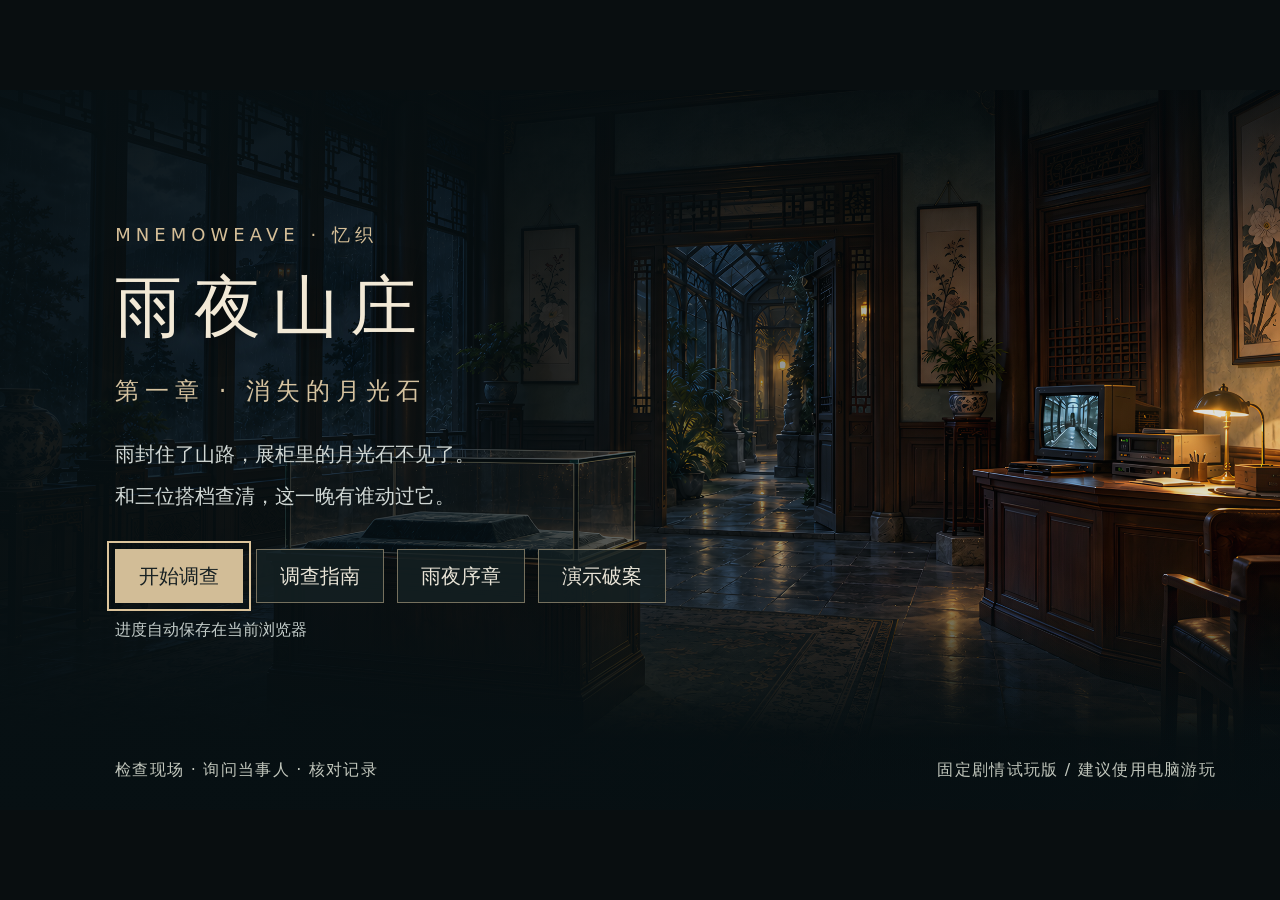
==== commit a70bbd54: "Upgrade game art to clean 2K illustrations" ====
--- a/index.html
+++ b/index.html
@@ -11,7 +11,7 @@
 </head>
 <body>
   <main id="game" aria-label="雨夜山庄二维调查">
-    <div class="room-art" aria-hidden="true"><img src="./assets/scenes/hall-2d-v1.png" alt=""><div class="window-rain"></div><div class="lamplight"></div></div>
+    <div class="room-art" aria-hidden="true"><img src="./assets/scenes/hall-2d-v2.webp" alt=""><div class="window-rain"></div><div class="lamplight"></div></div>
     <div class="shade" aria-hidden="true"></div>
     <section id="title-screen" aria-labelledby="game-title">
       <div class="title-copy"><p class="title-kicker">MNEMOWEAVE · 忆织</p><h1 id="game-title">雨夜山庄</h1><p class="title-chapter">第一章 · 消失的月光石</p><p class="title-intro">雨封住了山路，展柜里的月光石不见了。<br>和三位搭档查清，这一晚有谁动过它。</p><div class="title-actions"><button id="enter-game" class="primary" data-command="enter">开始调查</button><button id="menu-restart" data-command="restart" hidden>重新开始</button><button data-command="guide">调查指南</button><button data-command="opening">雨夜序章</button><button data-command="toggleDemo" title="从材料齐备的小队讨论开始，听完后由你选择人选">演示破案</button></div><p id="resume-status" class="menu-note">进度自动保存在当前浏览器</p></div>
@@ -25,7 +25,7 @@
     </header>
     <section class="hotspots" aria-label="可调查的场景物件"></section>
     <footer>
-      <button class="companion" id="talk"><span class="avatar-frame"><img src="./assets/portraits/ajing-painted-v7.png" alt="阿镜"></span><span><small>同行搭档</small><strong>阿镜</strong><em id="partner-state">还没有交换发现</em></span><b>交谈 ↗</b></button>
+      <button class="companion" id="talk"><span class="avatar-frame"><img src="./assets/portraits/ajing-painted-v8.webp" alt="阿镜"></span><span><small>同行搭档</small><strong>阿镜</strong><em id="partner-state">还没有交换发现</em></span><b>交谈 ↗</b></button>
       <div class="objective"><button class="small story-stage" id="story-stage" data-command="progress">案情进展 · 梳理下一步</button><p id="objective"></p><div class="steps"><span id="action-budget"></span><span>交流、传递与切换地点免费</span><span>留 1 次行动结案</span></div></div>
       <div class="edition"><span id="save-status">固定剧情 · 自动保存</span><small><button id="hints" aria-pressed="true">调查标记 开</button> · <button id="restart">重新开始</button></small><button id="demo-action" data-command="toggleDemo" title="演示小队讨论，可随时退出返回原进度">演示破案</button></div>
     </footer>
--- a/room-2d.css
+++ b/room-2d.css
@@ -8,7 +8,7 @@
 .hotspot{position:absolute;left:var(--x);top:var(--y);display:flex;align-items:center;gap:.9cqw;text-align:left;transform:translate(-1cqw,-1cqw);filter:drop-shadow(0 2px 8px #000)}.hotspot i{display:grid;place-items:center;font:var(--text-heading)/1 serif;width:2.2cqw;height:2.2cqw;border:1px solid #dfcaa392;border-radius:50%;background:#131e1db3;color:#ead7af;box-shadow:0 0 0 .35cqw #dec49212;transition:transform .3s,background .3s}.hotspot span{padding:.5cqw .7cqw;background:linear-gradient(90deg,#0a131be8,#0a131b60);font-size:var(--text-small);letter-spacing:.1em;border-left:1px solid #d8c39880;transition:opacity .25s}.hotspot small{display:block;font-size:var(--text-meta);color:#b4bfbf;letter-spacing:.05em;margin-top:.25cqw}.hotspot:hover i,.hotspot:focus-visible i{transform:scale(1.15);background:#594c32}.hotspot.done i{color:#b2c7bf;border-color:#9cb9ac}.hide-hints .hotspot:not(:hover):not(:focus-visible) span{opacity:0}.hide-hints .hotspot:not(:hover):not(:focus-visible) i{opacity:.35}
 #play-ui>footer{position:absolute;bottom:4%;left:3.8%;right:3.8%;display:flex;align-items:center;gap:3.1cqw}.companion{display:flex;align-items:center;gap:1.05cqw;text-align:left;min-width:22cqw;border-top:1px solid #a5936c80;padding:1cqw 0 0}.companion img{width:4.5cqw;height:5.8cqw;object-fit:cover;object-position:50% 20%;border:1px solid #b4a68b66;filter:saturate(.75)}.companion small{display:block;color:#a7b2b4;font-size:var(--text-meta);letter-spacing:.2em}.companion strong{display:block;font:var(--text-heading)/1.8 "SimSun",serif;letter-spacing:.15em}.companion em{font-size:var(--text-meta);font-style:normal;color:#c5bcaa}.companion b{font-size:var(--text-meta);font-weight:400;margin-left:auto;align-self:end;margin-bottom:.3cqw;color:#d6bc8d}.objective{border-left:1px solid #a5936c44;padding-left:2.5cqw;flex:1}.objective p{font:var(--text-body)/1.8 "SimSun",serif;letter-spacing:.05em;margin:.4cqw 0 .8cqw}.steps{display:flex;flex-wrap:wrap;gap:.3cqw 1cqw;font-size:var(--text-meta);color:#bdc6c5}.steps .done{color:#d8bd87}.edition{text-align:right;font-size:var(--text-meta);line-height:2.1;color:#c2b69d}.edition small{display:block;font-size:var(--text-meta);color:#bdc6c5}.edition a{font-size:var(--text-meta);border-bottom:1px solid #9e8c6455;padding-bottom:.25cqw}
 #toast{position:absolute;left:50%;top:20%;transform:translate(-50%,-10px);background:#132126f0;border:1px solid #bca98377;padding:.7cqw 1.4cqw;font-size:var(--text-small);opacity:0;transition:opacity .25s,transform .25s;pointer-events:none}#toast.visible{opacity:1;transform:translate(-50%,0)}
-dialog{position:absolute;inset:0;margin:auto;background:#172123;color:#e8e3d6;border:1px solid #7f807063;padding:0;width:75cqw;max-width:90%;max-height:85%;box-shadow:0 2cqw 8cqw #0009;overflow:auto}dialog::backdrop{background:#04090b99;backdrop-filter:blur(4px)}dialog[open]{animation:enter .3s ease-out}.close{position:absolute;right:1cqw;top:.6cqw;font:clamp(32px,2.0cqw,48px)/1 sans-serif;color:#c7bfad;z-index:2;padding:.4cqw;background:#172123a8}.panel-layout{display:grid;grid-template-columns:45% 55%;min-height:30cqw}.detail-art{background-image:url('./assets/scenes/hall-2d-v1.png');background-size:auto 170%;background-position:37% 79%;position:relative;min-height:30cqw}.detail-art.monitor{background-size:auto 210%;background-position:100% 50%}.detail-art::after{content:'现场特写';position:absolute;bottom:1.3cqw;left:1.5cqw;font-size:var(--text-meta);letter-spacing:.2em;color:#e7d8b9}.portrait-art{width:100%;height:100%;max-height:38cqw;object-fit:cover;object-position:50% 25%;mask-image:linear-gradient(90deg,black 80%,transparent)}.copy{padding:3.2cqw 3cqw;display:flex;flex-direction:column;justify-content:center}.copy h2,.journal h2{font:clamp(32px,2.0cqw,48px)/1.4 "SimSun",serif;letter-spacing:.13em;margin:.8cqw 0 1.4cqw}.copy p{font-size:var(--text-body);line-height:2.05;color:#c7cecb;margin:0 0 1.2cqw}.copy .muted{font-size:var(--text-small);color:#bcc9c8}.choices{display:flex;flex-wrap:wrap;gap:.65cqw;margin-top:1.3cqw}.choices button,.journal button{border:1px solid #b6a27b66;padding:.75cqw 1.15cqw;font-size:var(--text-small);transition:background .2s}.choices button:hover,.journal button:hover{background:#38413a}.choices .primary{background:#c7b18b;color:#172023;border-color:#c7b18b}.choices .primary:hover{background:#dfcba6}.record{padding:1cqw 1.2cqw;background:#101a1b;border-left:2px solid #b09e77;margin:.2cqw 0 .6cqw}.record small{font-size:var(--text-meta);color:#b9a781}.record p{font-size:var(--text-small);margin:.45cqw 0 0}.journal{padding:3cqw 4cqw;min-height:22cqw}.journal-grid{display:grid;grid-template-columns:1fr 1fr;gap:1.4cqw}.journal article{padding:1.6cqw;border:1px solid #a28f6544;background:#121d1f}.journal h3{font:var(--text-body) "Microsoft YaHei",sans-serif;margin:.6cqw 0 1cqw}.journal p{font-size:var(--text-small);line-height:2;color:#bcc6c6}.journal .source{font-size:var(--text-meta);color:#ae9e82}.empty{color:#a5b1b2;font-size:var(--text-small)}.journal-summary{margin-top:1.5cqw;border-top:1px solid #ad9d7f44;padding-top:1.4cqw}.dialogue{grid-template-columns:22% 78%;min-height:24cqw}.dialogue .portrait-art{height:19cqw;object-position:50% 20%;margin-top:3cqw}.dialogue .copy{padding-left:2cqw}
+dialog{position:absolute;inset:0;margin:auto;background:#172123;color:#e8e3d6;border:1px solid #7f807063;padding:0;width:75cqw;max-width:90%;max-height:85%;box-shadow:0 2cqw 8cqw #0009;overflow:auto}dialog::backdrop{background:#04090b99;backdrop-filter:blur(4px)}dialog[open]{animation:enter .3s ease-out}.close{position:absolute;right:1cqw;top:.6cqw;font:clamp(32px,2.0cqw,48px)/1 sans-serif;color:#c7bfad;z-index:2;padding:.4cqw;background:#172123a8}.panel-layout{display:grid;grid-template-columns:45% 55%;min-height:30cqw}.detail-art{background-image:url('./assets/scenes/hall-2d-v2.webp');background-size:auto 170%;background-position:37% 79%;position:relative;min-height:30cqw}.detail-art.monitor{background-size:auto 210%;background-position:100% 50%}.detail-art::after{content:'现场特写';position:absolute;bottom:1.3cqw;left:1.5cqw;font-size:var(--text-meta);letter-spacing:.2em;color:#e7d8b9}.portrait-art{width:100%;height:100%;max-height:38cqw;object-fit:cover;object-position:50% 25%;mask-image:linear-gradient(90deg,black 80%,transparent)}.copy{padding:3.2cqw 3cqw;display:flex;flex-direction:column;justify-content:center}.copy h2,.journal h2{font:clamp(32px,2.0cqw,48px)/1.4 "SimSun",serif;letter-spacing:.13em;margin:.8cqw 0 1.4cqw}.copy p{font-size:var(--text-body);line-height:2.05;color:#c7cecb;margin:0 0 1.2cqw}.copy .muted{font-size:var(--text-small);color:#bcc9c8}.choices{display:flex;flex-wrap:wrap;gap:.65cqw;margin-top:1.3cqw}.choices button,.journal button{border:1px solid #b6a27b66;padding:.75cqw 1.15cqw;font-size:var(--text-small);transition:background .2s}.choices button:hover,.journal button:hover{background:#38413a}.choices .primary{background:#c7b18b;color:#172023;border-color:#c7b18b}.choices .primary:hover{background:#dfcba6}.record{padding:1cqw 1.2cqw;background:#101a1b;border-left:2px solid #b09e77;margin:.2cqw 0 .6cqw}.record small{font-size:var(--text-meta);color:#b9a781}.record p{font-size:var(--text-small);margin:.45cqw 0 0}.journal{padding:3cqw 4cqw;min-height:22cqw}.journal-grid{display:grid;grid-template-columns:1fr 1fr;gap:1.4cqw}.journal article{padding:1.6cqw;border:1px solid #a28f6544;background:#121d1f}.journal h3{font:var(--text-body) "Microsoft YaHei",sans-serif;margin:.6cqw 0 1cqw}.journal p{font-size:var(--text-small);line-height:2;color:#bcc6c6}.journal .source{font-size:var(--text-meta);color:#ae9e82}.empty{color:#a5b1b2;font-size:var(--text-small)}.journal-summary{margin-top:1.5cqw;border-top:1px solid #ad9d7f44;padding-top:1.4cqw}.dialogue{grid-template-columns:22% 78%;min-height:24cqw}.dialogue .portrait-art{height:19cqw;object-position:50% 20%;margin-top:3cqw}.dialogue .copy{padding-left:2cqw}
 @keyframes enter{from{opacity:0;transform:translateY(15px)}to{opacity:1;transform:translateY(0)}}@keyframes rain{from{background-position:0 0}to{background-position:-69px 120px}}@keyframes glow{0%,100%{opacity:.65}50%{opacity:1}}
 .location-grid{display:grid;grid-template-columns:repeat(5,minmax(0,1fr));gap:.8cqw;margin:1.8cqw 0}.journal .location-card{position:relative;padding:0;overflow:hidden;text-align:left;border:1px solid #67757070;background:#111a1c;min-height:19cqw;transition:transform .25s,border-color .25s}.location-card img{display:block;width:100%;height:12cqw;object-fit:cover;filter:saturate(.85);transition:filter .25s}.location-card span{display:block;padding:1.2cqw .8cqw}.location-card small{font-size:var(--text-meta);color:#c0cbc7;letter-spacing:.08em}.location-card strong{display:block;font:var(--text-heading)/1.8 "SimSun",serif;letter-spacing:.12em}.location-card em{font-size:var(--text-meta);font-style:normal;color:#b6b39e}.journal .location-card:hover{transform:translateY(-.3cqw);background:#1d292b;border-color:#cdb789}.location-card:hover img{filter:saturate(1)}.journal .location-card.current{border-color:#d3b985}.location-card.current strong{color:#e0c89e}
 .team-grid{display:grid;grid-template-columns:repeat(3,minmax(0,1fr));gap:1.1cqw}.journal .team-card{padding:0;overflow:hidden;background:#111c1e;border:1px solid #7f8c6d66}.team-card>img{width:100%;height:13cqw;object-fit:cover;object-position:50% 0%}.team-card>div{padding:1cqw 1.2cqw}.team-card h3{font-size:var(--text-heading)}.team-card p{font-size:var(--text-meta)}
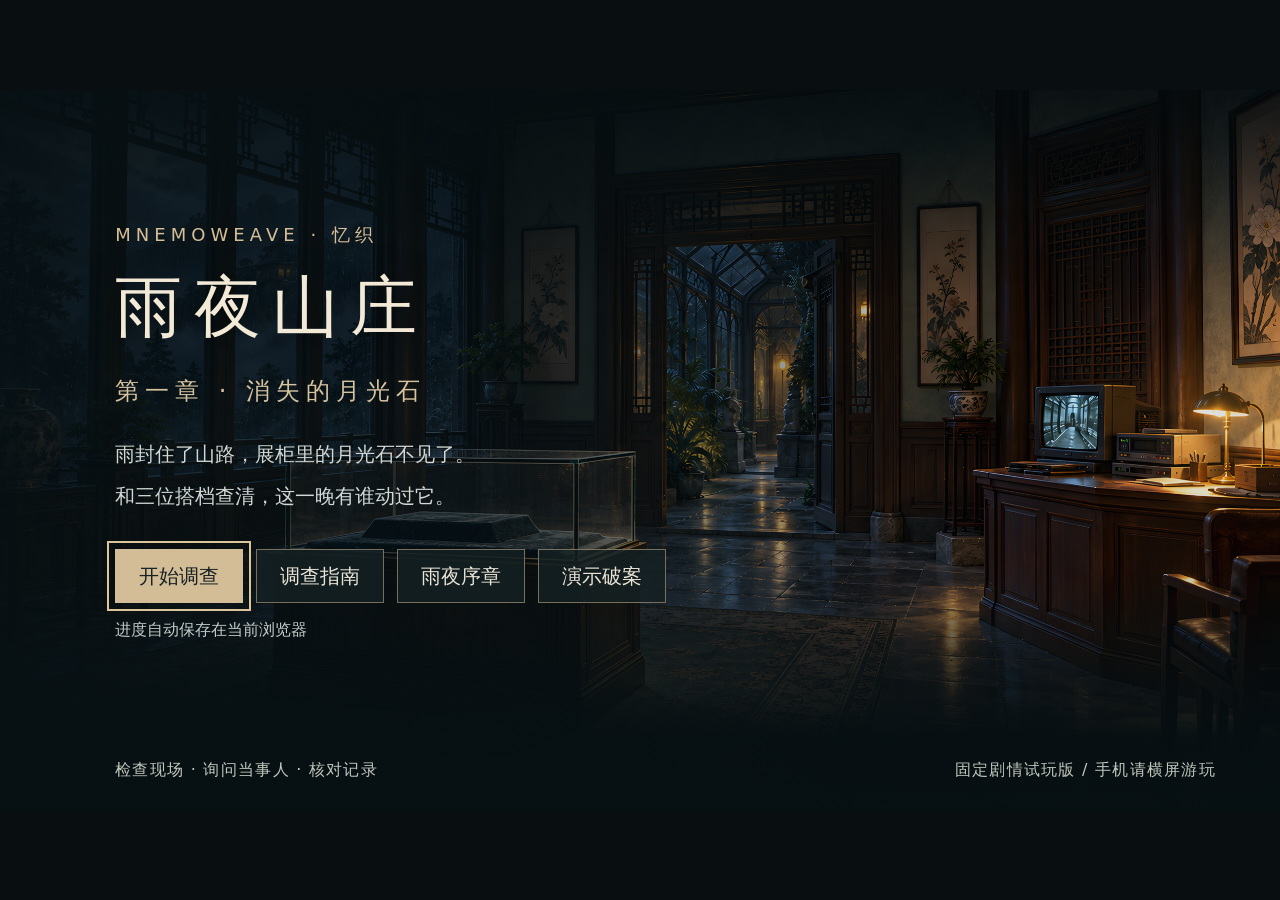
==== commit 40a21c35: "Adapt mobile landscape play and request native orientation lock" ====
--- a/index.html
+++ b/index.html
@@ -2,12 +2,13 @@
 <html lang="zh-CN">
 <head>
   <meta charset="UTF-8">
-  <meta name="viewport" content="width=device-width,initial-scale=1">
+  <meta name="viewport" content="width=device-width,initial-scale=1,viewport-fit=cover">
   <title>忆织 · 雨夜山庄</title>
   <link rel="icon" type="image/svg+xml" href="./assets/emblem.svg">
   <link rel="stylesheet" href="./room-2d.css">
   <link rel="stylesheet" href="./dialogue.css">
   <link rel="stylesheet" href="./recap.css">
+  <link rel="stylesheet" href="./mobile.css?v=0.5.3">
 </head>
 <body>
   <main id="game" aria-label="雨夜山庄二维调查">
@@ -15,7 +16,7 @@
     <div class="shade" aria-hidden="true"></div>
     <section id="title-screen" aria-labelledby="game-title">
       <div class="title-copy"><p class="title-kicker">MNEMOWEAVE · 忆织</p><h1 id="game-title">雨夜山庄</h1><p class="title-chapter">第一章 · 消失的月光石</p><p class="title-intro">雨封住了山路，展柜里的月光石不见了。<br>和三位搭档查清，这一晚有谁动过它。</p><div class="title-actions"><button id="enter-game" class="primary" data-command="enter">开始调查</button><button id="menu-restart" data-command="restart" hidden>重新开始</button><button data-command="guide">调查指南</button><button data-command="opening">雨夜序章</button><button data-command="toggleDemo" title="从材料齐备的小队讨论开始，听完后由你选择人选">演示破案</button></div><p id="resume-status" class="menu-note">进度自动保存在当前浏览器</p></div>
-      <div class="title-bottom"><span>检查现场 · 询问当事人 · 核对记录</span><span>固定剧情试玩版 / 建议使用电脑游玩</span></div>
+      <div class="title-bottom"><span>检查现场 · 询问当事人 · 核对记录</span><span>固定剧情试玩版 / 手机请横屏游玩</span></div>
     </section>
     <div id="play-ui" hidden>
     <header>
@@ -25,15 +26,19 @@
     </header>
     <section class="hotspots" aria-label="可调查的场景物件"></section>
     <footer>
-      <button class="companion" id="talk"><span class="avatar-frame"><img src="./assets/portraits/ajing-painted-v8.webp" alt="阿镜"></span><span><small>同行搭档</small><strong>阿镜</strong><em id="partner-state">还没有交换发现</em></span><b>交谈 ↗</b></button>
+      <button class="companion" id="talk"><span class="avatar-frame"><img src="./assets/portraits/ajing-painted-v9.webp" alt="阿镜"></span><span><small>同行搭档</small><strong>阿镜</strong><em id="partner-state">还没有交换发现</em></span><b>交谈 ↗</b></button>
       <div class="objective"><button class="small story-stage" id="story-stage" data-command="progress">案情进展 · 梳理下一步</button><p id="objective"></p><div class="steps"><span id="action-budget"></span><span>交流、传递与切换地点免费</span><span>留 1 次行动结案</span></div></div>
       <div class="edition"><span id="save-status">固定剧情 · 自动保存</span><small><button id="hints" aria-pressed="true">调查标记 开</button> · <button id="restart">重新开始</button></small><button id="demo-action" data-command="toggleDemo" title="演示小队讨论，可随时退出返回原进度">演示破案</button></div>
+      <button class="mobile-tools" data-command="mobileTools">更多</button>
     </footer>
     </div>
     <div id="toast" role="status" aria-live="polite"></div>
     <dialog id="panel" aria-labelledby="panel-title"><button id="close" class="close" aria-label="关闭面板">×</button><div id="panel-body"></div></dialog>
     <noscript>请启用 JavaScript 后进行调查。</noscript>
   </main>
-  <script type="module" src="./room-2d.mjs"></script>
+  <dialog id="orientation-gate" aria-labelledby="orientation-title" aria-describedby="orientation-message">
+    <div class="orientation-card"><span class="rotate-device" aria-hidden="true">↻</span><p class="small">忆织 · 雨夜山庄</p><h2 id="orientation-title">横屏进入雨夜山庄</h2><p id="orientation-message" role="status"></p><button id="landscape-start">进入横屏</button><p class="orientation-note">横置后自动继续，调查进度与当前对话都会保留。</p></div>
+  </dialog>
+  <script type="module" src="./room-2d.mjs?v=0.5.3"></script>
 </body>
 </html>
--- a/mobile.css
+++ b/mobile.css
@@ -0,0 +1,148 @@
+/* Shared safe viewport geometry for scenes, dialogs and full-screen mode. */
+:root {
+  -webkit-text-size-adjust:100%; text-size-adjust:100%;
+  --safe-top:env(safe-area-inset-top,0px); --safe-right:env(safe-area-inset-right,0px);
+  --safe-bottom:env(safe-area-inset-bottom,0px); --safe-left:env(safe-area-inset-left,0px);
+  --available-width:calc(100vw - var(--safe-left) - var(--safe-right));
+  --available-height:calc(100dvh - var(--safe-top) - var(--safe-bottom));
+}
+body { min-height:100dvh; padding:var(--safe-top) var(--safe-right) var(--safe-bottom) var(--safe-left); }
+#game { width:min(var(--available-width),calc(var(--available-height) * 16 / 9)); }
+.mobile-tools,.compact-label { display:none; }
+button { touch-action:manipulation; }
+#orientation-gate {
+  position:fixed; inset:0; width:100%; max-width:none; height:100dvh; max-height:none;
+  padding:calc(var(--safe-top) + 24px) calc(var(--safe-right) + 24px) calc(var(--safe-bottom) + 24px) calc(var(--safe-left) + 24px);
+  border:0; background:radial-gradient(ellipse at top,#304442,#0c171c 70%); animation:none; overflow:auto;
+}
+#orientation-gate[open] { display:grid; place-items:center; }
+.orientation-card { max-width:28rem; text-align:center; line-height:1.8; }
+.orientation-card h2 { font-size:26px; margin:12px 0; }
+.orientation-card p { font-size:16px; }
+.orientation-card .orientation-note { font-size:14px; color:#b4c2bd; }
+.rotate-device { display:block; font:64px/1.2 system-ui,sans-serif; color:#d6bd8e; }
+#landscape-start { min-height:48px; padding:10px 28px; margin:12px 0; background:#d2bd97; color:#182123; font-size:18px; }
+
+@media (orientation:landscape) and (max-height:600px), (orientation:landscape) and (any-pointer:coarse) {
+  :root { --text-meta:14px; --text-small:16px; --text-body:16px; --text-heading:20px; }
+  /* Keep scene targets usable when browser bars leave very little height.
+     The page can scroll instead of squeezing the scene below 280px. */
+  #game { width:min(var(--available-width),max(497.7778px,calc(var(--available-height) * 16 / 9))); }
+  #play-ui>header { left:12px; right:12px; top:8px; gap:12px; align-items:center; }
+  .wordmark,.chapter>.small,.chapter>p { display:none; }
+  .chapter { flex:0 0 auto; }
+  .chapter h1 { font-size:20px; letter-spacing:.02em; margin:0; }
+  #play-ui>header nav { gap:6px; flex-wrap:wrap; justify-content:flex-end; }
+  #play-ui>header nav button { min-height:44px; padding:4px; font-size:0; background:#0d1a20cc; }
+  #play-ui>header nav button span { font-size:14px; margin:0; }
+  #play-ui>header nav b { font-size:14px; padding:1px 3px; margin-left:4px; }
+  #play-ui>footer { left:12px; right:12px; bottom:6px; gap:12px; align-items:center; background:#0a151bd9; }
+  .companion { min-width:104px; gap:8px; padding:0; border:0; }
+  .companion .avatar-frame { width:34px; height:44px; }
+  .companion img { width:34px; height:44px; }
+  .companion small,.companion em,.companion b { display:none; }
+  .companion strong { font-size:18px; line-height:1.5; }
+  .objective { min-width:0; padding-left:12px; display:flex; align-items:center; gap:12px; }
+  .objective>p,.steps>span:not(#action-budget),.edition { display:none; }
+  .story-stage { min-height:44px; font-size:16px; line-height:1.5; letter-spacing:0; padding:3px 0; border:0; flex:none; }
+  .story-stage .full-label { display:none; }
+  .compact-label { display:inline; }
+  .steps { font-size:14px; padding:0; }
+  .mobile-tools { display:block; min-height:44px; padding:8px; font-size:16px; flex:none; }
+  /* On touch screens the marker is the target; its full name, assignment and
+     status are read in the detail panel, without overlapping scene labels. */
+  .hotspot { width:44px; height:44px; min-height:44px; padding:0; display:grid; place-items:center; transform:translate(-50%,-50%); }
+  .hotspot i { width:44px; height:44px; font-size:24px; background:#102025e8; }
+  .hotspot span { display:none; }
+  #toast { top:20%; max-width:90%; font-size:16px; padding:8px 12px; }
+  #title-screen { overflow:auto; align-items:flex-start; }
+  .title-copy { margin:0; padding:18px 28px 44px; max-width:100%; }
+  .title-kicker { font-size:14px; margin:0 0 4px; }
+  .title-copy h1 { font-size:38px; margin:4px 0; }
+  .title-chapter { font-size:18px; margin:6px 0; }
+  .title-intro { font-size:16px; line-height:1.6; margin:10px 0; }
+  .title-actions { gap:8px; margin:12px 0; }
+  .title-actions button { min-height:44px; padding:8px 12px; font-size:16px; }
+  .menu-note { font-size:14px; margin:8px 0; }
+  .title-bottom { display:none; }
+
+  #panel {
+    position:fixed; inset:var(--safe-top) var(--safe-right) var(--safe-bottom) var(--safe-left);
+    width:calc(var(--available-width) - 16px); max-width:1100px;
+    max-height:calc(var(--available-height) - 16px); margin:auto;
+  }
+  #panel .close { position:sticky; float:right; top:0; right:0; width:44px; height:44px; margin:0 0 -44px -44px; padding:0; font-size:32px; z-index:5; }
+  .journal,.copy,.report-panel { padding:16px; }
+  .journal>h2,.copy>h2 { font-size:24px; padding-right:32px; letter-spacing:.04em; }
+  .journal>p,.copy>p { line-height:1.7; }
+  .choices { gap:8px; margin-top:12px; }
+  .choices button,.journal button { min-height:44px; padding:8px 12px; line-height:1.5; }
+  .panel-layout { grid-template-columns:30% minmax(0,1fr); }
+  .copy { min-width:0; }
+  .panel-layout .portrait-art { max-height:none; height:100%; }
+  .journal-grid,.team-grid { grid-template-columns:repeat(2,minmax(0,1fr)); gap:12px; }
+  .journal-grid article,.team-card>div { padding:12px; }
+  .location-grid { grid-template-columns:repeat(3,minmax(0,1fr)); gap:10px; }
+  .journal .location-card { padding:0; }
+  .location-card img { height:96px; }
+  .location-card span { padding:8px; }
+  .location-card strong { font-size:20px; }
+  .material-documents,.report-records { grid-template-columns:minmax(0,1fr); gap:12px; }
+  .material-documents.single { max-width:none; }
+  .material { padding:12px; }
+  .material dl>div { grid-template-columns:minmax(8em,35%) minmax(0,1fr); gap:8px; }
+  .camera-frame svg,.recovery-frame svg { height:120px; }
+  .document-time { font-size:28px; }
+  .report-speaker p { line-height:1.7; }
+  .answer-grid,.citation-grid { grid-template-columns:minmax(0,1fr); }
+
+  #panel:has(.vn-stage),#panel:has(.story-recap) { overflow:hidden; }
+  .vn-stage {
+    height:calc(var(--available-height) - 18px); padding:10px 12px;
+    display:grid; grid-template-columns:minmax(0,1fr) minmax(140px,30%);
+    grid-template-rows:auto minmax(64px,1fr) auto; gap:8px;
+  }
+  .vn-heading { position:static; grid-column:1/-1; grid-row:1; padding-right:38px; font-size:14px; letter-spacing:0; min-width:0; }
+  .vn-character,.vn-character.captain { right:3%; top:30px; width:32%; height:85%; }
+  .vn-decisions,.council-evidence {
+    position:relative; inset:auto; grid-row:2; grid-column:1; width:auto; max-width:none; max-height:none;
+    min-height:0; padding:2px 8px 2px 2px; gap:8px; margin:0; overscroll-behavior:contain;
+  }
+  .vn-decisions button { min-height:44px; flex-shrink:0; padding:8px 12px; font-size:16px; }
+  .council-evidence article { padding:10px 12px; }
+  .council-evidence h3 { font-size:20px; }
+  .council-evidence p { font-size:16px; line-height:1.6; }
+  .vn-textbox {
+    position:relative; inset:auto; grid-column:1/-1; grid-row:3; min-height:0;
+    max-height:calc(var(--available-height) * .55); padding:8px 12px;
+    display:grid; grid-template-rows:auto minmax(0,1fr) auto;
+  }
+  .vn-name { font-size:18px; line-height:1.4; margin:0 0 4px; gap:10px; }
+  .vn-name small { font-size:14px; }
+  .vn-line { min-height:0; overflow:auto; overscroll-behavior:contain; }
+  .vn-line p { font-size:18px; line-height:1.65; letter-spacing:0; }
+  .vn-controls { margin-top:6px; padding-top:6px; gap:8px; width:100%; }
+  .vn-controls button { min-height:44px; padding:6px 10px; font-size:16px; }
+  .vn-controls>span { display:none; }
+  .vn-controls button:last-child { margin-left:auto; }
+  .vn-place { min-height:0; }
+
+  .story-recap { height:calc(var(--available-height) - 18px); }
+  .recap-heading { padding:10px 52px 10px 12px; gap:12px; font-size:14px; letter-spacing:0; }
+  .recap-spread { grid-template-columns:44% minmax(0,1fr); }
+  .recap-copy { padding:12px 16px; align-self:stretch; }
+  .recap-copy h2 { font-size:24px; margin:8px 0 12px; letter-spacing:0; }
+  .recap-copy p { font-size:18px; line-height:1.7; margin-bottom:12px; }
+  .recap-art figcaption { font-size:14px; }
+  .recap-footer { padding:6px 10px; gap:8px; flex-wrap:wrap; }
+  .recap-links,.recap-navigation { gap:6px; }
+  .recap-footer button { min-height:44px; font-size:14px; padding:6px 8px; }
+}
+
+@media (orientation:landscape) and (max-height:260px) {
+  .vn-stage { grid-template-columns:minmax(0,1fr) minmax(0,1fr); grid-template-rows:auto minmax(0,1fr); }
+  .vn-textbox { grid-column:2; grid-row:2; max-height:none; height:100%; }
+  .vn-character,.vn-character.captain { left:12px; right:auto; top:32px; width:44%; height:85%; }
+  .vn-controls { flex-wrap:wrap; gap:4px; }
+  .vn-controls button { padding-inline:6px; font-size:14px; }
+}
